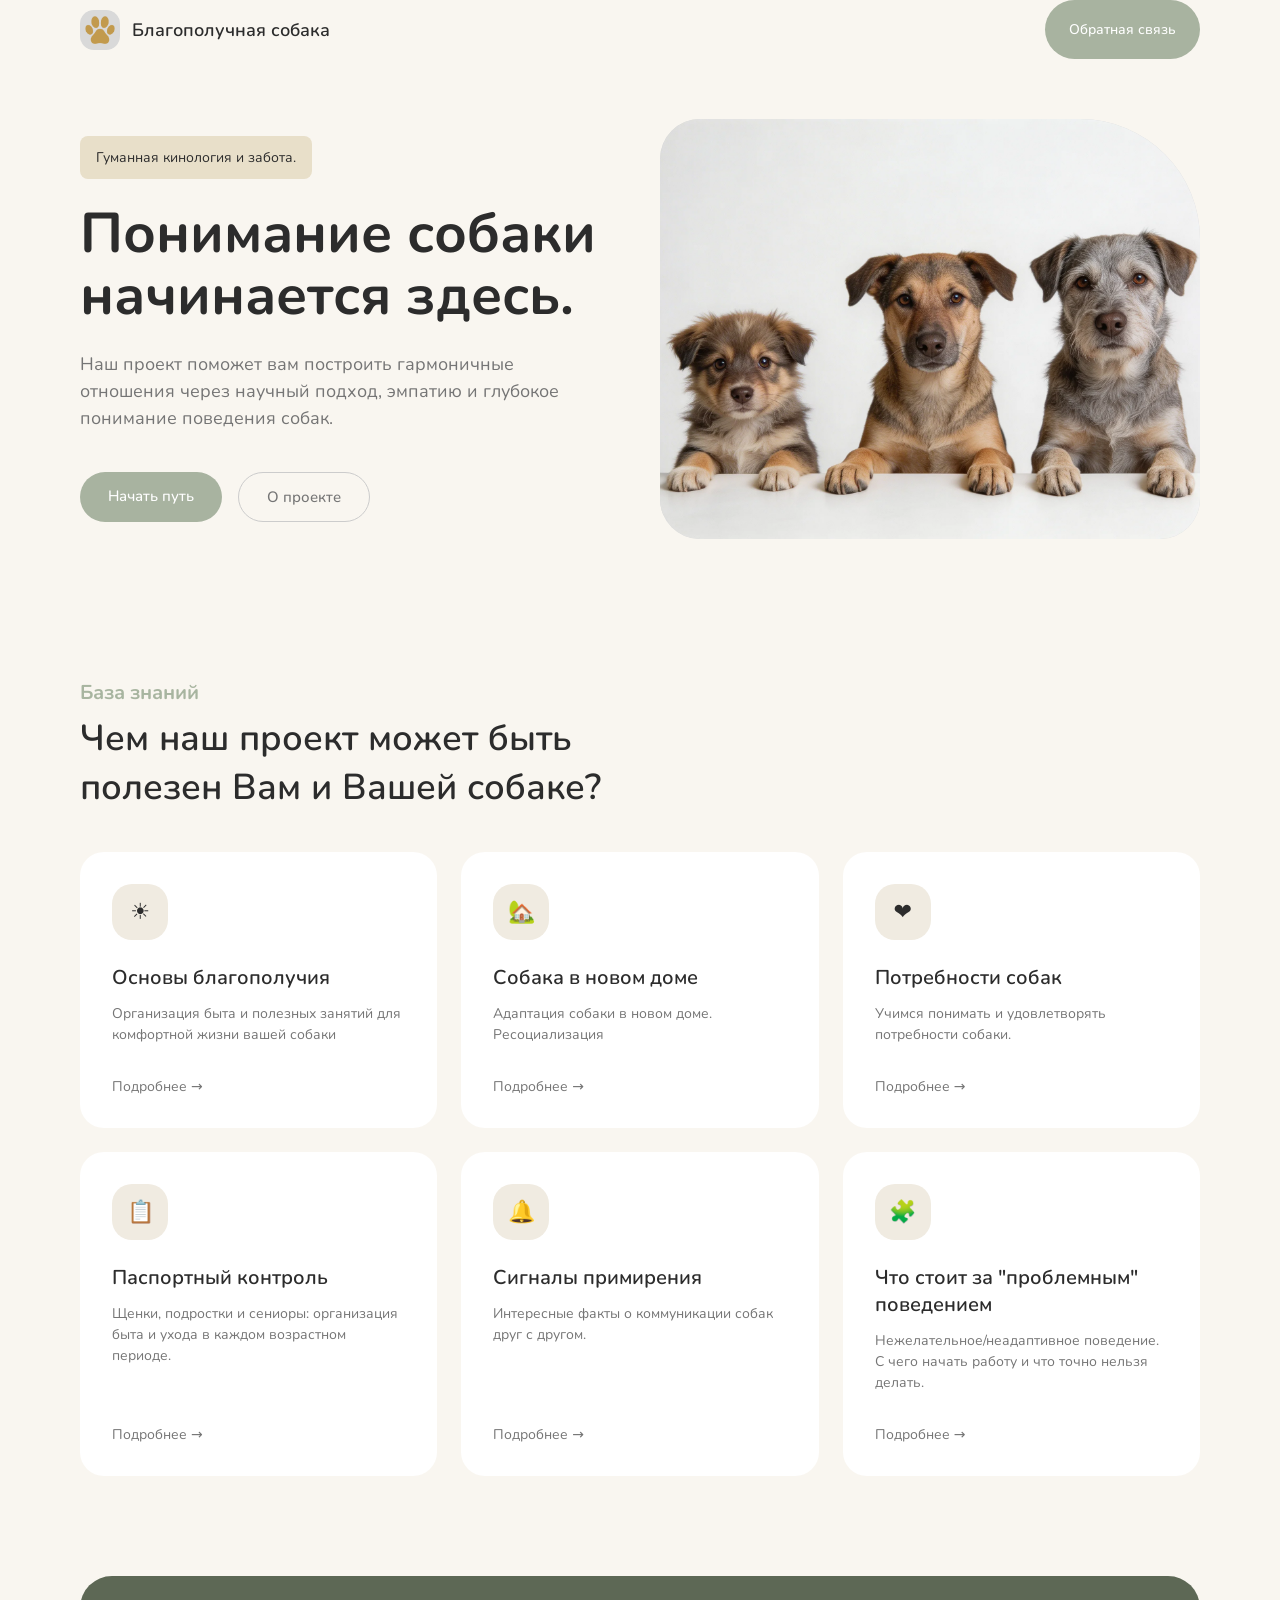
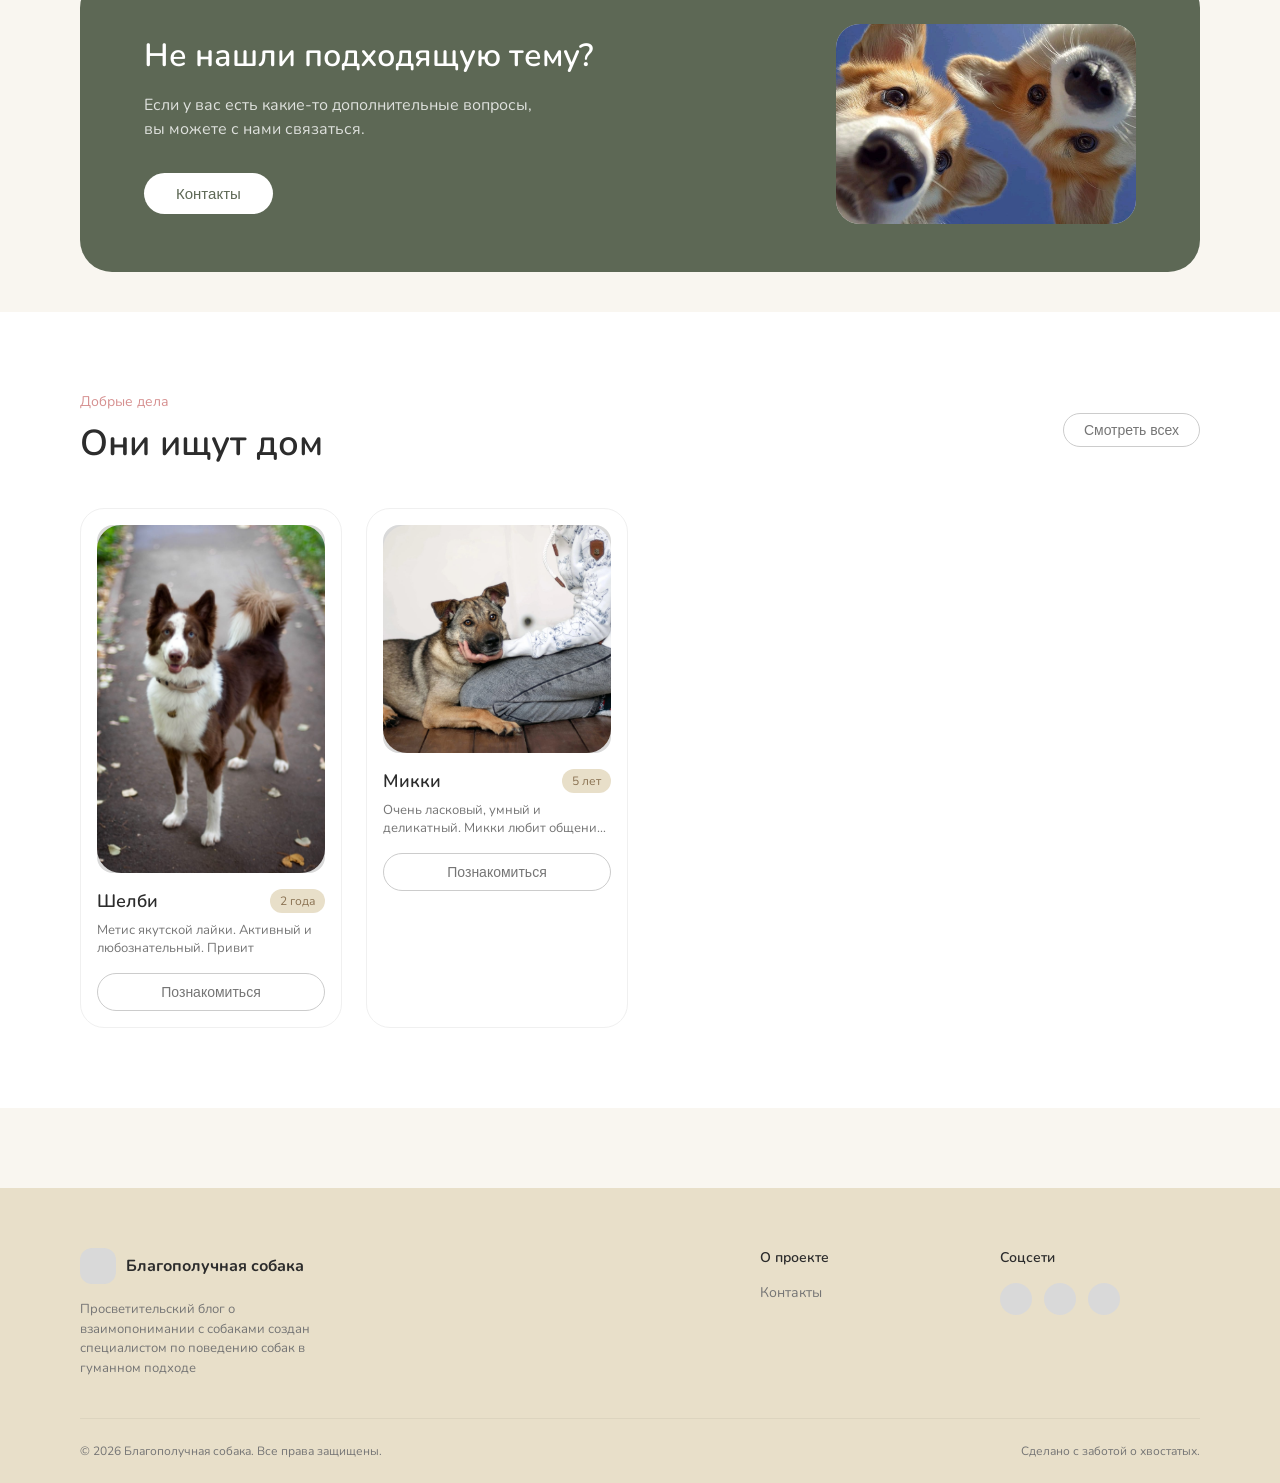
==== index.html @ e79c211e "Fix homepage layout and refactor CSS architecture - Created css/common.css to centralize design toke" ====
<!DOCTYPE html>
<html lang="ru">
<head>
    <meta charset="UTF-8">
    <title>Благополучная собака</title>
    <meta name="viewport" content="width=device-width, initial-scale=1.0">
    <link href="https://fonts.googleapis.com/css2?family=Nunito:wght@400;500;600;700&display=swap" rel="stylesheet">
<link rel="stylesheet" href="./css/common.css">
    <link rel="stylesheet" href="./css/style_index.css">
</head>
<body>
    <div class="page">
<!-- ОБЩИЙ HEADER (одинаков на всех страницах) -->
        <header class="container header">
            <a class="header-left" href="./index.html">
                <div class="logo-circle">
                    <img src="./logo.png" alt="Логотип — Благополучная собака">
                </div>
                <div class="brand-name">Благополучная собака</div>
            </a>
            <div class="header-right">
                <nav class="nav"></nav>
                <a href="https://forms.gle/RQvBHuGSBAH4rzZR6" class="header-contacts-btn">Обратная связь</a>
            </div>
        </header>

        <main class="container">
            <!-- HERO -->
            <section class="hero" id="method">
                <div>
                    <div class="hero-badge">Гуманная кинология и забота.</div>
                    <h1 class="hero-title">Понимание собаки начинается здесь.</h1>
                    <p class="hero-text">
                        Наш проект поможет вам построить гармоничные отношения через научный подход, эмпатию и глубокое понимание поведения собак.
                    </p>
                    <div class="hero-buttons">
                        <a href="./blago/blago.html" class="hero-btn-primary">Начать путь</a>
                        <!-- кнопка О ПРОЕКТЕ с классом для JS -->
                        <button type="button" class="hero-btn-secondary about-project-btn">
                            О проекте
                        </button>
                    </div>
                </div>
                <div class="hero-image-wrapper">
                    <div class="image-placeholder hero-image">
                        <img src="senior.webp" alt="Взросление">
                    </div>
                </div>
            </section>

            <!-- KNOWLEDGE BASE -->
            <section class="knowledge-section" id="topics">
                <div class="section-header">
                    <div>
                        <div class="section-pretitle">База знаний</div>
                        <h2 class="section-title">Чем наш проект может быть полезен Вам и Вашей собаке?</h2>
                    </div>
                </div>

                <div class="topics-grid">
                    <article class="topic-card">
                        <div class="topic-icon">☀️</div>
                        <h3 class="topic-title">Основы благополучия</h3>
                        <p class="topic-text">
                            Организация быта и полезных занятий для комфортной жизни вашей собаки
                        </p>
                        <a href="./blago/blago.html" class="topic-more">Подробнее →</a>
                    </article>

                    <article class="topic-card">
                        <div class="topic-icon">🏡</div>
                        <h3 class="topic-title">Собака в новом доме</h3>
                        <p class="topic-text">
                            Адаптация собаки в новом доме. Ресоциализация
                        </p>
                        <a href="./adaptation/Адаптация_собаки_—_Благополучная_собака.html" class="topic-more">Подробнее →</a>
                    </article>

                    <article class="topic-card">
                        <div class="topic-icon">❤️</div>
                        <h3 class="topic-title">Потребности собак</h3>
                        <p class="topic-text">
                            Учимся понимать и удовлетворять потребности собаки.
                        </p>
                        <a href="./behaviour/behaviour.html" class="topic-more">Подробнее →</a>
                    </article>

                    <article class="topic-card">
                        <div class="topic-icon">📋</div>
                        <h3 class="topic-title">Паспортный контроль</h3>
                        <p class="topic-text">
                            Щенки, подростки и сениоры: организация быта и ухода в каждом возрастном периоде.
                        </p>
                        <a href="./aging/aging.html" class="topic-more">Подробнее →</a>
                    </article>

                    <article class="topic-card">
                        <div class="topic-icon">🔔</div>
                        <h3 class="topic-title">Сигналы примирения</h3>
                        <p class="topic-text">
                            Интересные факты о коммуникации собак друг с другом.
                        </p>
                        <a href="./communication/Коммуникация.html" class="topic-more">Подробнее →</a>
                    </article>

                    <article class="topic-card">
                        <div class="topic-icon">🧩</div>
                        <h3 class="topic-title">Что стоит за "проблемным" поведением</h3>
                        <p class="topic-text">
                            Нежелательное/неадаптивное поведение. С чего начать работу и что точно нельзя делать.
                        </p>
                        <a href="./problems/problems.html" class="topic-more">Подробнее →</a>
                    </article>
                </div>
            </section>

            <!-- CTA BANNER -->
            <section class="cta-banner">
                <div class="cta-left">
                    <h3>Не нашли подходящую тему?</h3>
                    <p>
                        Если у вас есть какие-то дополнительные вопросы, вы можете с нами связаться.
                    </p>
                    <button class="cta-btn">Контакты</button>
                </div>
                <div class="image-placeholder cta-image">
                    <img src="dva_psa.jpg" style="width: 100%;" alt="Щенок исследует траву — период активной социализации" loading="lazy">
                </div>
            </section>
        </main>

        <!-- ADOPTION SECTION -->
        <section class="adoption-section" id="adoption">
            <div class="container">
                <div class="adoption-header">
                    <div>
                        <div class="adoption-pretitle">Добрые дела</div>
                        <h2 class="adoption-title">Они ищут дом</h2>
                    </div>
                    <button class="adoption-view-all">Смотреть всех</button>
                </div>

                <div class="pets-grid">
                    <article class="pet-card">
                        <div class="image-placeholder pet-photo">
                            <img src="./adoption_assets/d1.jpg" alt="Лого-благополучная собака">
                        </div>
                        <div class="pet-header">
                            <div class="pet-name">Шелби</div>
                            <div class="pet-age">2 года</div>
                        </div>
                        <p class="pet-desc">
                            Метис якутской лайки. Активный и любознательный. Привит
                        </p>
                        <button class="pet-meet-btn">Познакомиться</button>
                    </article>

                    <article class="pet-card">
                        <div class="image-placeholder pet-photo">
                            <img src="./adoption_assets/d2.jpg" alt="Лого-благополучная собака">
                        </div>
                        <div class="pet-header">
                            <div class="pet-name">Микки</div>
                            <div class="pet-age">5 лет</div>
                        </div>
                        <p class="pet-desc">
                            Очень ласковый, умный и деликатный. Микки любит общение с человеком
                        </p>
                        <button class="pet-meet-btn">Познакомиться</button>
                    </article>
                </div>
            </div>
        </section>

        <!-- FOOTER -->
        <footer class="footer-wrapper" id="contacts">
            <div class="container footer">
                <div class="footer-top">
                    <div class="footer-logo-block">
                        <div class="footer-logo">
                            <div class="footer-logo-icon"></div>
                            <div class="footer-logo-text">Благополучная собака</div>
                        </div>
                        <p class="footer-description">
                            Просветительский блог о взаимопонимании с собаками создан специалистом по поведению собак в гуманном подходе
                        </p>
                    </div>
                    <div>
                    </div>
                    <div>
                        <div class="footer-column-title">О проекте</div>
                        <div class="footer-links">
                            <a href="#contacts">Контакты</a>
                        </div>
                    </div>
                    <div>
                        <div class="footer-column-title">Соцсети</div>
                        <div class="footer-socials">
                            <div class="footer-social-icon"></div>
                            <div class="footer-social-icon"></div>
                            <div class="footer-social-icon"></div>
                        </div>
                    </div>
                </div>
                <div class="footer-divider"></div>
                <div class="footer-bottom">
                    <span>© 2026 Благополучная собака. Все права защищены.</span>
                    <span>Сделано с заботой о хвостатых.</span>
                </div>
            </div>
        </footer>
    </div>

    <!-- МОДАЛКА "О ПРОЕКТЕ" -->
    <div class="about-modal" aria-hidden="true">
        <div class="about-modal__backdrop" data-about-close="1"></div>
        <div class="about-modal__dialog" role="dialog" aria-modal="true">
            <button type="button"
                    class="about-modal__close"
                    data-about-close="1"
                    aria-label="Закрыть">
                ×
            </button>
            <h3 class="about-modal__title">О проекте</h3>
            <div class="about-modal__content">
                <p>
                    Наш просветительский проект поможет вам организовать жизнь вашей собаки
                    максимально благополучно. Узнать потребности, которые стоят за ее
                    поведением и понимать, как их удовлетворить.
                </p>
                <p>
                    Вы начнете понимать язык тела и сигналы вашей собаки и сможете ей помочь
                    в стрессовых для нее ситуациях.
                </p>
                <p>
                    Если вы мечтаете взять собаку из приюта и не знаете, как помочь ей
                    адаптироваться дома, мы бережно поможем вам это сделать.
                </p>
                <p>Приятного изучения ❤️</p>
            </div>
        </div>
    </div>

    <script>
    (function () {
      // Модалка "Контакты" (ваш существующий код)
      //var contactsButton = document.querySelector('.header-contacts-btn');
      //if (contactsButton) {
      //  var receiverEmail = 'i@msuedova.ru';
      //  var widgetStyle = document.createElement('style');
      //  widgetStyle.textContent = '.contacts-modal{position:fixed;inset:0;display:none;align-items:center;justify-content:center;padding:20px;z-index:2000}.contacts-modal.is-open{display:flex}.contacts-modal__backdrop{position:absolute;inset:0;background:rgba(0,0,0,.42)}.contacts-modal__dialog{position:relative;z-index:1;width:100%;max-width:460px;background:#fff;border-radius:18px;padding:24px;box-shadow:0 18px 46px rgba(0,0,0,.16)}.contacts-modal__title{margin:0 28px 14px 0;font-size:20px}.contacts-modal__close{position:absolute;top:10px;right:10px;border:0;background:transparent;font-size:26px;line-height:1;cursor:pointer}.contacts-form{display:flex;flex-direction:column;gap:10px}.contacts-form input,.contacts-form textarea{width:100%;border:1px solid #d7d7d7;border-radius:10px;padding:10px 12px;font-family:inherit;font-size:14px}.contacts-form textarea{min-height:90px;resize:vertical}.contacts-form button{margin-top:4px;border:0;border-radius:999px;padding:12px 18px;font-family:inherit;font-weight:700;cursor:pointer;background:#5D6855;color:#fff}';
      //  document.head.appendChild(widgetStyle);
       // var modal = document.createElement('div');
        //modal.className = 'contacts-modal';
        //modal.setAttribute('aria-hidden', 'true');
        //modal.innerHTML = '<div class="contacts-modal__backdrop" data-close="1"></div><div class="contacts-modal__dialog"><button type="button" class="contacts-modal__close" data-close="1" aria-label="Закрыть">×</button><h3 class="contacts-modal__title">Контакты</h3><form class="contacts-form"><input name="name" placeholder="Имя" required><input name="contacts" placeholder="Контакты" required><textarea name="comment" placeholder="Комментарий"></textarea><button type="submit">Отправить</button></form></div>';
        //document.body.appendChild(modal);
        //function openModal(){modal.classList.add('is-open');modal.setAttribute('aria-hidden','false');document.body.style.overflow='hidden';}
        //function closeModal(){modal.classList.remove('is-open');modal.setAttribute('aria-hidden','true');document.body.style.overflow='';}
        //contactsButton.addEventListener('click', openModal);
        //modal.addEventListener('click', function (e) { if (e.target.closest('[data-close="1"]')) closeModal(); });
        //document.addEventListener('keydown', function (e) { if (e.key === 'Escape' && modal.classList.contains('is-open')) closeModal(); });
        //modal.querySelector('.contacts-form').addEventListener('submit', function (e) {
          //e.preventDefault();
          //var formData = new FormData(e.target);
          //var subject = encodeURIComponent('Новая заявка с сайта');
          //var body = encodeURIComponent('Имя: ' + (formData.get('name') || '') + '\nКонтакты: ' + (formData.get('contacts') || '') + '\nКомментарий: ' + (formData.get('comment') || ''));
          //window.location.href = 'mailto:' + receiverEmail + '?subject=' + subject + '&body=' + body;
          //closeModal();
        //});
      //}

      // Модалка "О проекте"
      var aboutBtn = document.querySelector('.about-project-btn');
      var aboutModal = document.querySelector('.about-modal');

      if (aboutBtn && aboutModal) {
        function openAboutModal() {
          aboutModal.classList.add('is-open');
          aboutModal.setAttribute('aria-hidden', 'false');
          document.body.style.overflow = 'hidden';
        }

        function closeAboutModal() {
          aboutModal.classList.remove('is-open');
          aboutModal.setAttribute('aria-hidden', 'true');
          document.body.style.overflow = '';
        }

        aboutBtn.addEventListener('click', function (e) {
          e.preventDefault();
          openAboutModal();
        });

        aboutModal.addEventListener('click', function (e) {
          if (e.target.closest('[data-about-close="1"]')) {
            closeAboutModal();
          }
        });

        document.addEventListener('keydown', function (e) {
          if (e.key === 'Escape' && aboutModal.classList.contains('is-open')) {
            closeAboutModal();
          }
        });
      }
    })();
    </script>
    <script src="./js/common.js"></script>
</body>
</html>
---- css/common.css ----
/* ============================================================
   ОБЩИЕ СТИЛИ САЙТА «БЛАГОПОЛУЧНАЯ СОБАКА»
   Подключается на всех страницах ПЕРЕД страницным стилем:
   <link rel="stylesheet" href="../css/common.css">  (вложенные страницы)
   <link rel="stylesheet" href="./css/common.css">   (главная)
   ============================================================ */

/* ---------- Дизайн-токены ---------- */
:root {
    --bg-main: #F9F6F0;
    --bg-white: #FFFFFF;
    --bg-dark-green: #5D6855;
    --bg-light-olive: #A8B3A0;
    --bg-footer: #E8DFC9;
    --text-dark: #2C2C2C;
    --text-gray: #757575;
    --accent-badge: #E8DFC9;
    --border-soft: #CCCCCC;
    --radius-card: 24px;
    --radius-button: 40px;
}

/* ---------- Reset / base ---------- */
* {
    margin: 0;
    padding: 0;
    box-sizing: border-box;
}

body {
    font-family: "Nunito", system-ui, -apple-system, BlinkMacSystemFont, "Segoe UI", sans-serif;
    background: var(--bg-main);
    color: var(--text-dark);
    -webkit-font-smoothing: antialiased;
}

img {
    max-width: 100%;
}

.page {
    min-height: 100vh;
    display: flex;
    flex-direction: column;
}

.container {
    width: 100%;
    max-width: 1200px;
    margin: 0 auto;
    padding: 0 40px;
}

.image-placeholder {
    width: 100%;
    background: #D9D9D9;
}

/* ============================================================
   ОБЩИЙ HEADER (одинаков на всех страницах)
   ============================================================ */
.header {
    display: flex;
    justify-content: space-between;
    align-items: center;
    gap: 16px;
    padding-top: calc(24px + env(safe-area-inset-top));
    padding-bottom: 24px;
}

.header-left {
    display: flex;
    align-items: center;
    gap: 12px;
    text-decoration: none;
    color: var(--text-dark);
}

.logo-circle {
    flex-shrink: 0;
    width: 40px;
    height: 40px;
    border-radius: 14px;
    background: #D9D9D9;
    display: flex;
    align-items: center;
    justify-content: center;
    font-size: 22px;
}

.logo-circle img {
    height: 70%;
}

.brand-name {
    font-size: 18px;
    font-weight: 600;
}

.header-right {
    display: flex;
    align-items: center;
    gap: 24px;
}

.nav {
    display: flex;
    gap: 32px;
    font-size: 15px;
}

.nav a {
    text-decoration: none;
    color: var(--text-dark);
}

.nav a:hover {
    color: var(--bg-light-olive);
}

.header-contacts-btn {
    display: inline-block;
    background: var(--bg-light-olive);
    color: #FFFFFF;
    text-decoration: none;
    white-space: nowrap;
    border-radius: var(--radius-button);
    padding: 20px 24px;
    border: none;
    font-size: 14px;
    font-weight: 500;
    cursor: pointer;
}

/* ---------- Header: адаптив ---------- */
@media (max-width: 720px) {
    .header {
        flex-wrap: wrap;
        row-gap: 12px;
    }

    .header-right {
        gap: 12px;
    }

    .nav {
        width: 100%;
        order: 3;
        flex-wrap: wrap;
        row-gap: 8px;
        font-size: 14px;
    }

    .brand-name {
        font-size: 16px;
    }

    .header-contacts-btn {
        padding: 12px 18px;
        font-size: 13px;
    }
}

@media (max-width: 480px) {
    .brand-name {
        font-size: 15px;
    }

    .logo-circle {
        width: 34px;
        height: 34px;
    }
}

/* ============================================================
   ОБЩИЕ КНОПКИ HERO (используются на нескольких страницах)
   ============================================================ */
.hero-buttons {
    display: flex;
    flex-wrap: wrap;
    gap: 16px;
}

.hero-btn-primary {
    background: var(--bg-light-olive);
    color: #FFFFFF;
    text-decoration: none;
    border-radius: var(--radius-button);
    padding: 14px 28px;
    font-weight: 500;
    border: none;
    cursor: pointer;
    font-size: 15px;
    font-family: inherit;
}

.hero-btn-secondary {
    background: transparent;
    border: 1px solid var(--border-soft);
    color: var(--text-gray);
    text-decoration: none;
    border-radius: var(--radius-button);
    padding: 14px 28px;
    font-weight: 500;
    cursor: pointer;
    font-size: 15px;
    font-family: inherit;
}

/* ============================================================
   МОДАЛКА «О ПРОЕКТЕ» (общая для всех страниц)
   ============================================================ */
.about-modal {
    position: fixed;
    inset: 0;
    display: none;
    align-items: center;
    justify-content: center;
    padding: 20px;
    z-index: 2000;
}

.about-modal.is-open {
    display: flex;
}

.about-modal__backdrop {
    position: absolute;
    inset: 0;
    background: rgba(0, 0, 0, 0.42);
}

.about-modal__dialog {
    position: relative;
    z-index: 1;
    width: 100%;
    max-width: 520px;
    background: #fff;
    border-radius: 18px;
    padding: 24px 24px 20px;
    box-shadow: 0 18px 46px rgba(0, 0, 0, 0.16);
}

.about-modal__title {
    margin: 0 28px 14px 0;
    font-size: 20px;
}

.about-modal__close {
    position: absolute;
    top: 10px;
    right: 10px;
    border: 0;
    background: transparent;
    font-size: 26px;
    line-height: 1;
    cursor: pointer;
}

.about-modal__content p {
    margin: 0 0 10px;
    font-size: 15px;
    line-height: 1.5;
    color: #444;
}

/* ============================================================
   ОБЩИЕ АДАПТИВНЫЕ ОТСТУПЫ КОНТЕЙНЕРА
   ============================================================ */
@media (max-width: 960px) {
    .container {
        padding: 0 24px;
    }
}

@media (max-width: 720px) {
    .container {
        padding: 0 20px;
    }
}
---- css/style_index.css ----
:root {
            --bg-main: #F9F6F0;
            --bg-white: #FFFFFF;
            --bg-dark-green: #5D6855;
            --bg-light-olive: #A8B3A0;
            --bg-footer: #E8DFC9;
            --text-dark: #2C2C2C;
            --text-gray: #757575;
            --accent-badge: #E8DFC9;
            --border-soft: #CCCCCC;
            --radius-card: 24px;
            --radius-button: 40px;
        }

* {
            margin: 0;
            padding: 0;
            box-sizing: border-box;
        }

body {
            font-family: "Nunito", system-ui, -apple-system, BlinkMacSystemFont, "Segoe UI", sans-serif;
            background: var(--bg-main);
            color: var(--text-dark);
            -webkit-font-smoothing: antialiased;
        }

.page {
            min-height: 100vh;
            display: flex;
            flex-direction: column;
        }

.container {
            width: 100%;
            max-width: 1200px;
            margin: 0 auto;
            padding: 0 40px;
        }

.image-placeholder {
            width: 100%;
            background: #D9D9D9;
        }

.image-placeholder img {
            object-fit: cover;
            height: 100%;
            border-radius: 24px;
        }

/* HEADER — стили вынесены в css/common.css (общий header для всех страниц) */

/* HERO */
        .hero {
            display: grid;
            grid-template-columns: 1fr 1fr;
            gap: 40px;
            align-items: center;
            padding: 60px 0 80px;
        }

.hero-badge {
            display: inline-block;
            background: var(--accent-badge);
            padding: 12px 16px;
            border-radius: 8px;
            font-size: 14px;
            margin-bottom: 24px;
        }

.hero-title {
            font-size: 56px;
            line-height: 1.1;
            font-weight: 700;
            margin-bottom: 24px;
            color: var(--text-dark);
        }

.hero-text {
            font-size: 18px;
            line-height: 1.5;
            color: var(--text-gray);
            margin-bottom: 40px;
            max-width: 90%;
        }

.hero-buttons {
            display: flex;
            gap: 16px;
        }

.hero-btn-primary {
            background: var(--bg-light-olive);
            color: #FFFFFF;
            text-decoration: none;
            border-radius: var(--radius-button);
            padding: 14px 28px;
            font-weight: 500;
            border: none;
            cursor: pointer;
            font-size: 15px;
        }

.hero-btn-secondary {
            background: transparent;
            border: 1px solid var(--border-soft);
            color: var(--text-gray);
            text-decoration: none;
            border-radius: var(--radius-button);
            padding: 14px 28px;
            font-weight: 500;
            cursor: pointer;
            font-size: 15px;
        }

.hero-image-wrapper {
            width: 100%;
            max-width: 540px;
            height: 420px;
            border-radius: 40px 120px 40px 40px;
            overflow: hidden;
        }

.hero-image {
            height: 420px;
        }

/* KNOWLEDGE BASE */
        .knowledge-section {
            padding: 60px 0;
        }

.section-header {
            display: flex;
            justify-content: space-between;
            align-items: flex-end;
            margin-bottom: 40px;
        }

.section-pretitle {
            font-size: 20px;
            color: #A8B5A0;
            text-transform: none;
            margin-bottom: 8px;
            font-weight: 700;
        }

.section-title {
            font-size: 36px;
            font-weight: 600;
            max-width: 600px;
        }

.section-link {
            font-size: 15px;
            color: var(--text-gray);
            text-decoration: none;
        }

.topics-grid {
            display: grid;
            grid-template-columns: repeat(3, 1fr);
            gap: 24px;
        }

.topic-card {
            background: var(--bg-white);
            border-radius: var(--radius-card);
            padding: 32px;
            display: flex;
            flex-direction: column;
        }

.topic-icon {
            width: 56px;
            height: 56px;
            border-radius: 20px;
            background: #F0EBE1;
            display: flex;
            align-items: center;
            justify-content: center;
            margin-bottom: 24px;
            font-size: 22px;
        }

.topic-title {
            font-size: 20px;
            font-weight: 600;
            margin-bottom: 12px;
        }

.topic-text {
            font-size: 14px;
            color: var(--text-gray);
            line-height: 1.5;
            margin-bottom: 32px;
            flex-grow: 1;
        }

.topic-more {
            margin-top: auto;
            font-size: 14px;
            color: var(--text-gray);
            text-decoration: none;
        }

/* CTA BANNER */
        .cta-banner {
            background: var(--bg-dark-green);
            border-radius: 32px;
            padding: 48px 64px;
            margin: 40px 0;
            display: flex;
            justify-content: space-between;
            align-items: center;
            gap: 40px;
        }

.cta-left h3 {
            color: #FFFFFF;
            font-size: 32px;
            font-weight: 600;
            margin-bottom: 16px;
        }

.cta-left p {
            color: rgba(255, 255, 255, 0.8);
            font-size: 16px;
            max-width: 400px;
            margin-bottom: 32px;
            line-height: 1.5;
        }

.cta-btn {
            background: #FFFFFF;
            color: var(--bg-dark-green);
            border-radius: var(--radius-button);
            padding: 12px 32px;
            font-weight: 500;
            border: none;
            cursor: pointer;
            font-size: 15px;
        }

.cta-image {
            width: 300px;
            height: 200px;
            border-radius: 24px;
        }

/* ADOPTION / ДОБРЫЕ ДЕЛА */
        .adoption-section {
            background: #FFFFFF;
            padding: 80px 0;
        }

.adoption-header {
            display: flex;
            justify-content: space-between;
            align-items: center;
            margin-bottom: 40px;
        }

.adoption-pretitle {
            color: #D69090;
            font-size: 14px;
            margin-bottom: 8px;
        }

.adoption-title {
            font-size: 36px;
            font-weight: 600;
        }

.adoption-view-all {
            background: transparent;
            border: 1px solid var(--border-soft);
            border-radius: var(--radius-button);
            padding: 8px 20px;
            font-size: 14px;
            cursor: pointer;
            color: var(--text-gray);
        }

.pets-grid {
            display: grid;
            grid-template-columns: repeat(4, 1fr);
            gap: 24px;
        }

.pet-card {
            background: #FFFFFF;
            border-radius: 24px;
            padding: 16px;
            border: 1px solid #F0F0F0;
            display: flex;
            flex-direction: column;
        }

.pet-photo {
            width: 100%;
            aspect-ratio: 1 / 1;
            border-radius: 16px;
            margin-bottom: 16px;
        }

.pet-photo img {
            width: 100%;
        }

.pet-header {
            display: flex;
            justify-content: space-between;
            align-items: center;
            margin-bottom: 8px;
        }

.pet-name {
            font-size: 18px;
            font-weight: 600;
        }

.pet-age {
            background: var(--accent-badge);
            padding: 4px 10px;
            border-radius: 12px;
            font-size: 12px;
            color: #8A7252;
        }

.pet-desc {
            font-size: 13px;
            color: var(--text-gray);
            line-height: 1.4;
            margin-bottom: 16px;
            display: -webkit-box;
            -webkit-line-clamp: 2;
            -webkit-box-orient: vertical;
            overflow: hidden;
        }

.pet-meet-btn {
            width: 100%;
            background: transparent;
            border: 1px solid var(--border-soft);
            border-radius: var(--radius-button);
            padding: 10px 0;
            color: var(--text-gray);
            font-size: 14px;
            text-align: center;
            cursor: pointer;
        }

/* FOOTER */
        .footer-wrapper {
            background: var(--bg-footer);
            margin-top: 80px;
        }

.footer {
            padding-block: 60px 24px;
        }

.footer-top {
            display: grid;
            grid-template-columns: 2fr 1fr 1fr 1fr;
            gap: 40px;
            margin-bottom: 40px;
        }

.footer-logo-block {
            max-width: 250px;
        }

.footer-logo {
            display: flex;
            align-items: center;
            gap: 10px;
        }

.footer-logo-icon {
            width: 36px;
            height: 36px;
            border-radius: 12px;
            background: #D9D9D9;
        }

.footer-logo-text {
            font-weight: 700;
        }

.footer-description {
            font-size: 13px;
            color: var(--text-gray);
            margin-top: 16px;
            line-height: 1.5;
        }

.footer-column-title {
            font-weight: 600;
            margin-bottom: 16px;
            font-size: 14px;
        }

.footer-links {
            display: flex;
            flex-direction: column;
            gap: 12px;
            font-size: 14px;
        }

.footer-links a {
            color: var(--text-gray);
            text-decoration: none;
        }

.footer-links a:hover {
            color: var(--text-dark);
        }

.footer-socials {
            display: flex;
            gap: 12px;
        }

.footer-social-icon {
            width: 32px;
            height: 32px;
            border-radius: 50%;
            background: #D9D9D9;
        }

.footer-divider {
            border-top: 1px solid rgba(0, 0, 0, 0.05);
            margin-bottom: 24px;
        }

.footer-bottom {
            display: flex;
            justify-content: space-between;
            font-size: 12px;
            color: var(--text-gray);
        }

/* MODAL "О проекте" — стили вынесены в css/common.css (общая модалка) */

/* RESPONSIVE */
        @media (max-width: 960px) {
            .container {
                padding: 0 24px;
            }

            .hero {
                grid-template-columns: 1fr;
            }

            .hero-image {
                height: 320px;
            }

            .topics-grid {
                grid-template-columns: repeat(2, 1fr);
            }

            .cta-banner {
                flex-direction: column;
                align-items: flex-start;
            }

            .cta-image {
                width: 100%;
                max-width: 320px;
            }

            .adoption-section { padding: 60px 0; }

            .pets-grid {
                grid-template-columns: repeat(2, 1fr);
            }

            .footer { padding-inline: 0; }

            .footer-top {
                grid-template-columns: 2fr 1fr 1fr;
            }
        }

@media (max-width: 720px) {
    .container {
                padding: 0 20px;
            
    }
    .hero {
                padding: 40px 0 60px;
            
    }
    .hero-title {
                font-size: 36px;
            
    }
    .topics-grid {
                grid-template-columns: 1fr;
            
    }
    .cta-banner {
                padding: 32px 24px;
            
    }
    .adoption-section { padding: 50px 0; 
    }
    .pets-grid {
                grid-template-columns: 1fr;
            
    }
    .footer-top {
                grid-template-columns: 1fr 1fr;
            
    }
    .footer-bottom {
                flex-direction: column;
                gap: 8px;
            
    }
}

/* ---------- Мобильные доработки главной ---------- */
@media (max-width: 960px) {
    /* hero-картинка не должна вылезать за пределы колонки */
    .hero-image-wrapper {
        height: 320px;
    }
}

@media (max-width: 720px) {
    /* фиксированная ширина кнопки «Обратная связь» ломала ряд header'а */
    .header-contacts-btn {
        padding: 12px 18px;
    }

    .hero-text {
        max-width: 100%;
    }

    .hero-buttons .hero-btn-primary,
    .hero-buttons .hero-btn-secondary {
        padding: 12px 22px;
        font-size: 14px;
    }

    .section-title {
        font-size: 28px;
    }

    .adoption-title {
        font-size: 28px;
    }

    .cta-left h3 {
        font-size: 24px;
    }
}
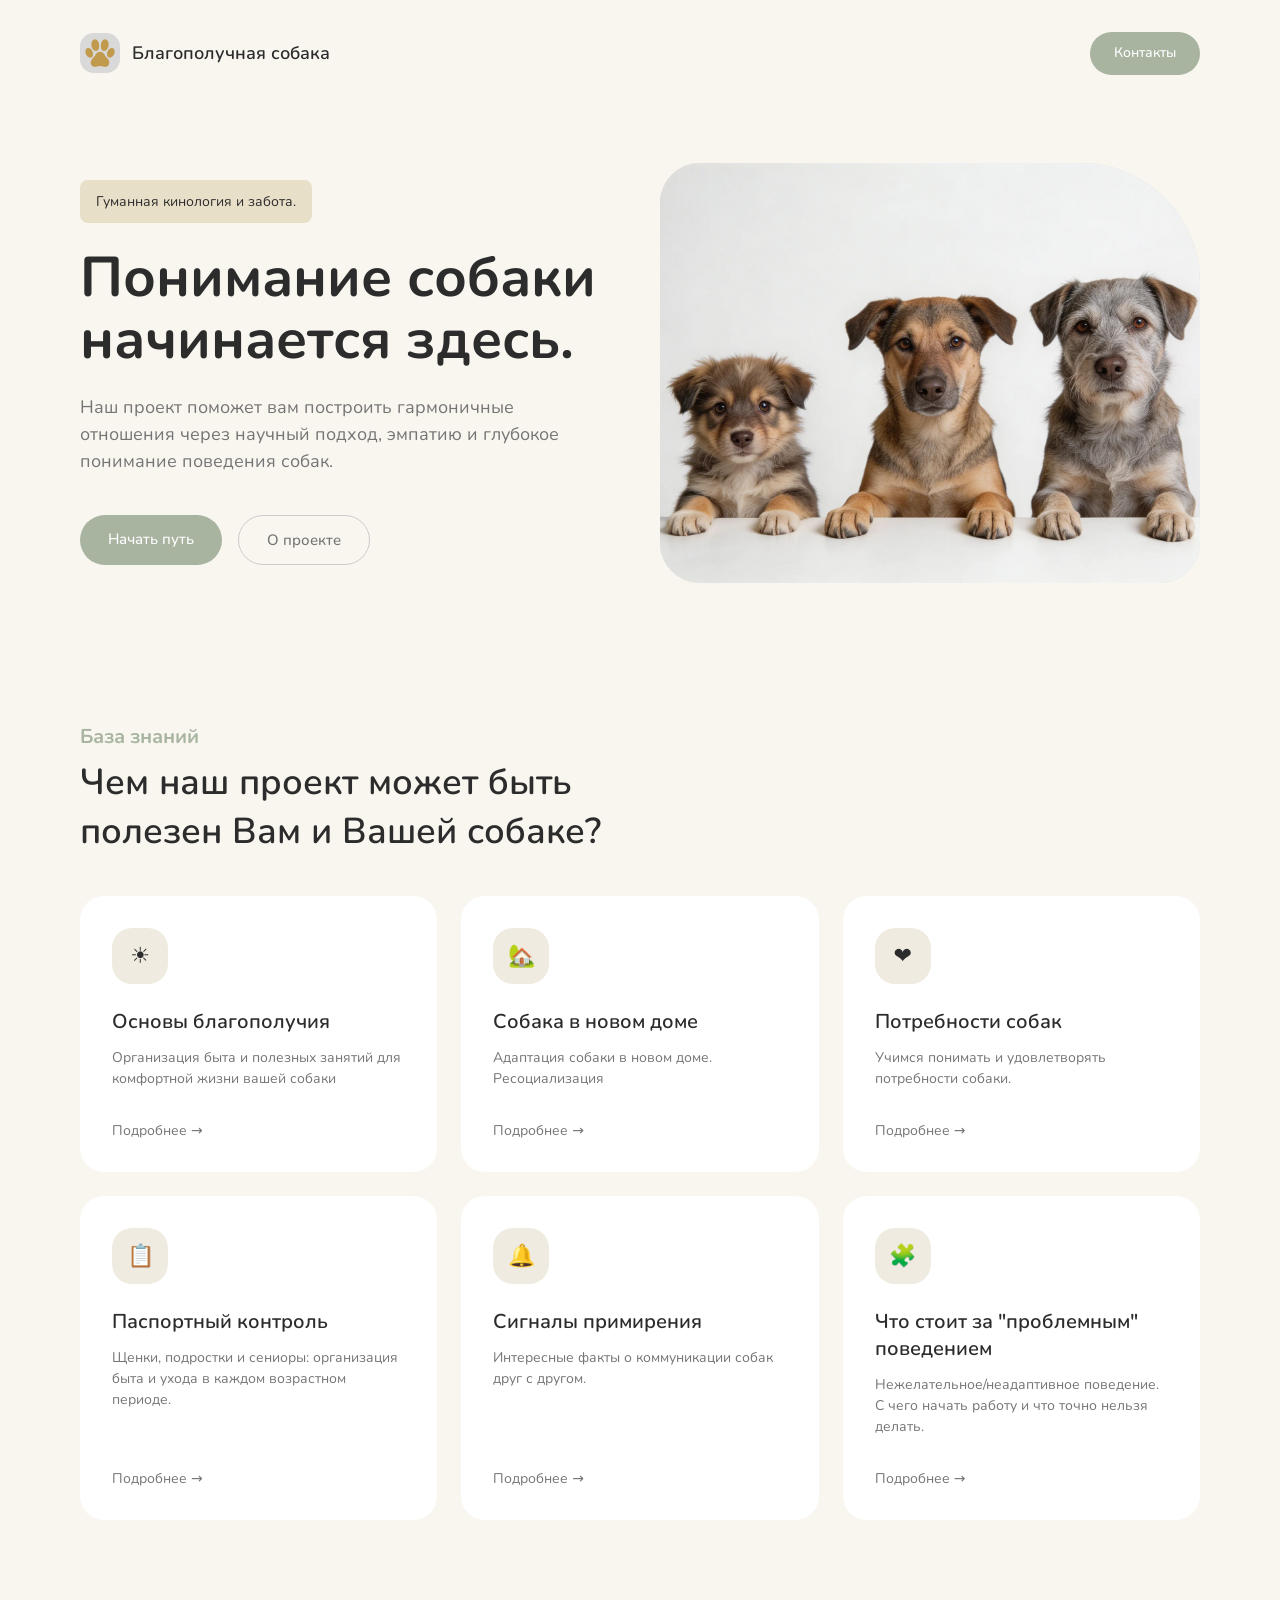
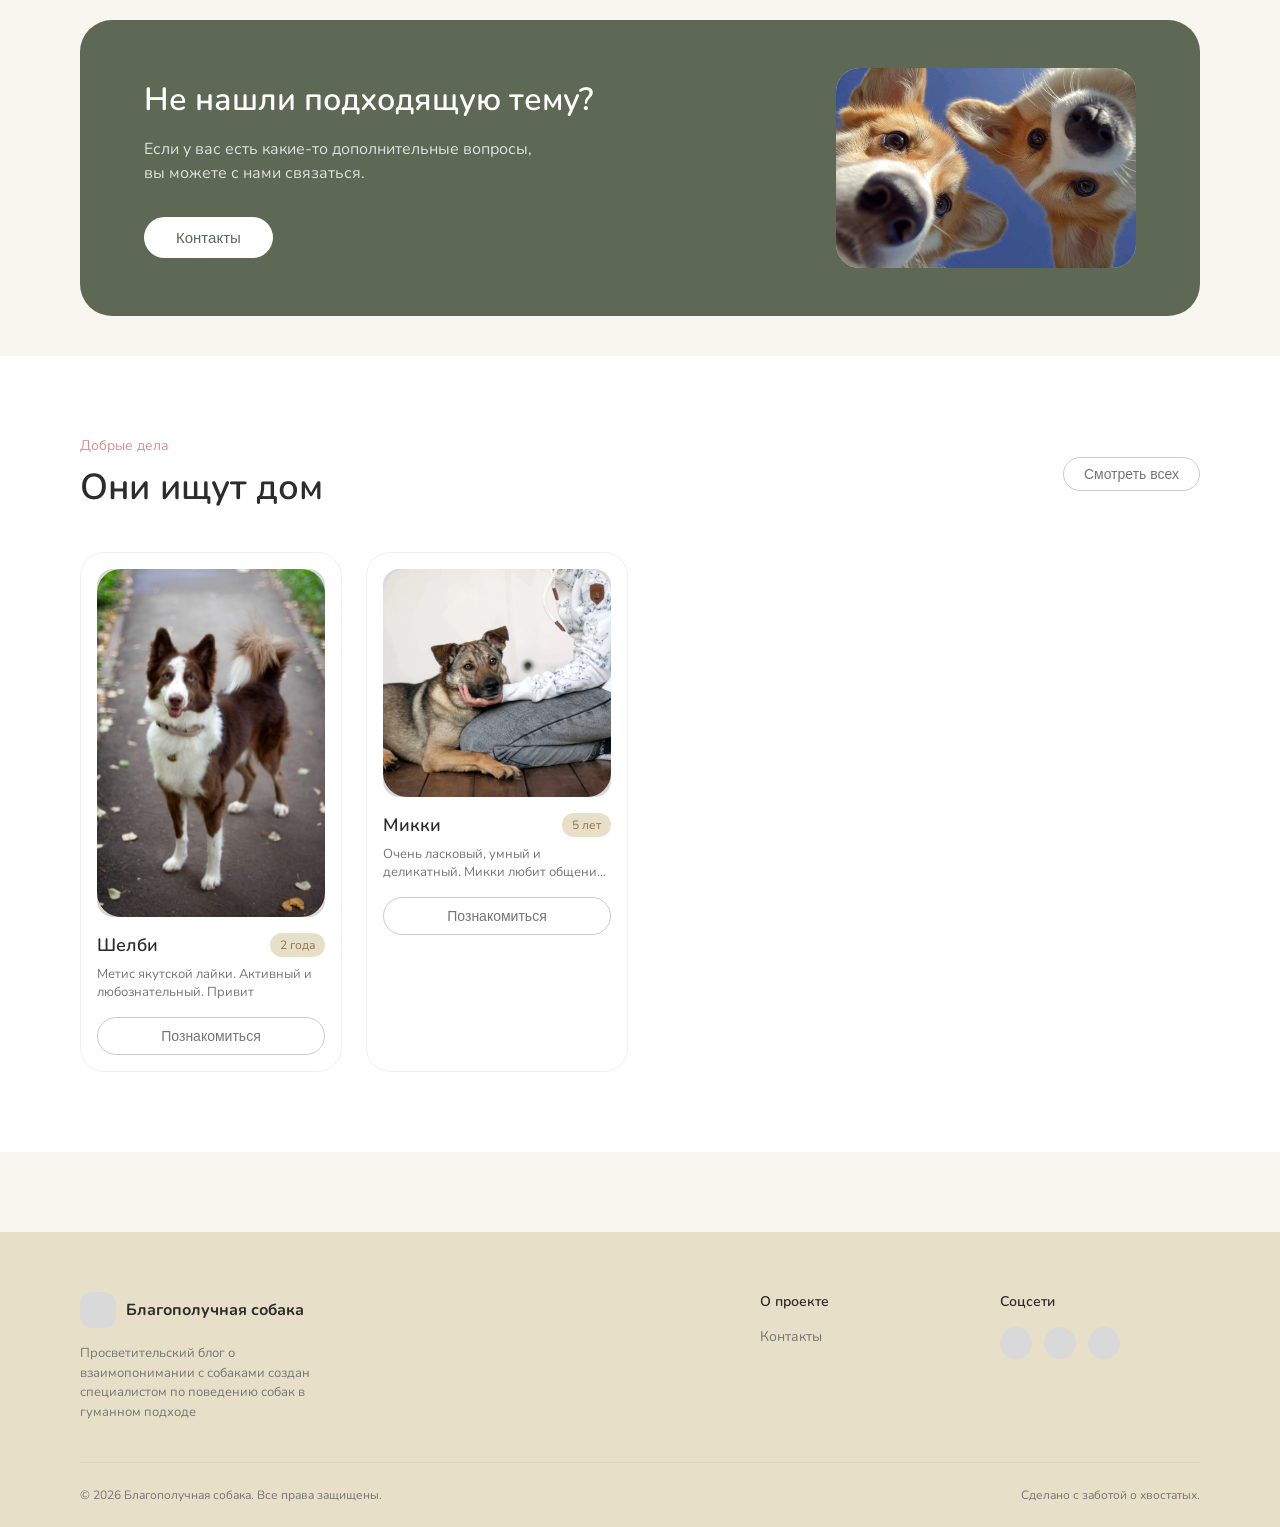
==== commit baac888b: "Заменить надпись кнопки 'Обратная связь' на 'Контакты' в header всех страниц" ====
--- a/index.html
+++ b/index.html
@@ -20,7 +20,7 @@
             </a>
             <div class="header-right">
                 <nav class="nav"></nav>
-                <a href="https://forms.gle/RQvBHuGSBAH4rzZR6" class="header-contacts-btn">Обратная связь</a>
+                <a href="https://forms.gle/RQvBHuGSBAH4rzZR6" class="header-contacts-btn">Контакты</a>
             </div>
         </header>
 
--- a/css/common.css
+++ b/css/common.css
@@ -59,13 +59,18 @@
 /* ============================================================
    ОБЩИЙ HEADER (одинаков на всех страницах)
    ============================================================ */
+/* Отступ сверху есть ВСЕГДА: 32px базово, плюс safe-area на устройствах с вырезом.
+   Фолбэки идут в порядке поддержки: plain px → constant() → env().
+   !important защищает от случайных переопределений из кэшированных страничных стилей. */
 .header {
     display: flex;
     justify-content: space-between;
     align-items: center;
     gap: 16px;
-    padding-top: calc(24px + env(safe-area-inset-top));
-    padding-bottom: 24px;
+    padding-top: 32px !important;
+    padding-top: calc(32px + constant(safe-area-inset-top)) !important;
+    padding-top: calc(32px + env(safe-area-inset-top)) !important;
+    padding-bottom: 28px !important;
 }
 
 .header-left {
@@ -118,6 +123,7 @@
     color: var(--bg-light-olive);
 }
 
+/* Кнопка «Обратная связь»: высота уменьшена ~в 1.5 раза (padding 13px вместо 20px) */
 .header-contacts-btn {
     display: inline-block;
     background: var(--bg-light-olive);
@@ -125,10 +131,11 @@
     text-decoration: none;
     white-space: nowrap;
     border-radius: var(--radius-button);
-    padding: 20px 24px;
+    padding: 13px 24px;
     border: none;
     font-size: 14px;
     font-weight: 500;
+    line-height: 1.2;
     cursor: pointer;
 }
 
@@ -156,7 +163,7 @@
     }
 
     .header-contacts-btn {
-        padding: 12px 18px;
+        padding: 10px 18px;
         font-size: 13px;
     }
 }
--- a/css/style_index.css
+++ b/css/style_index.css
@@ -533,10 +533,7 @@
 }
 
 @media (max-width: 720px) {
-    /* фиксированная ширина кнопки «Обратная связь» ломала ряд header'а */
-    .header-contacts-btn {
-        padding: 12px 18px;
-    }
+    /* кнопка «Обратная связь» на мобильных — размеры берутся из css/common.css */
 
     .hero-text {
         max-width: 100%;
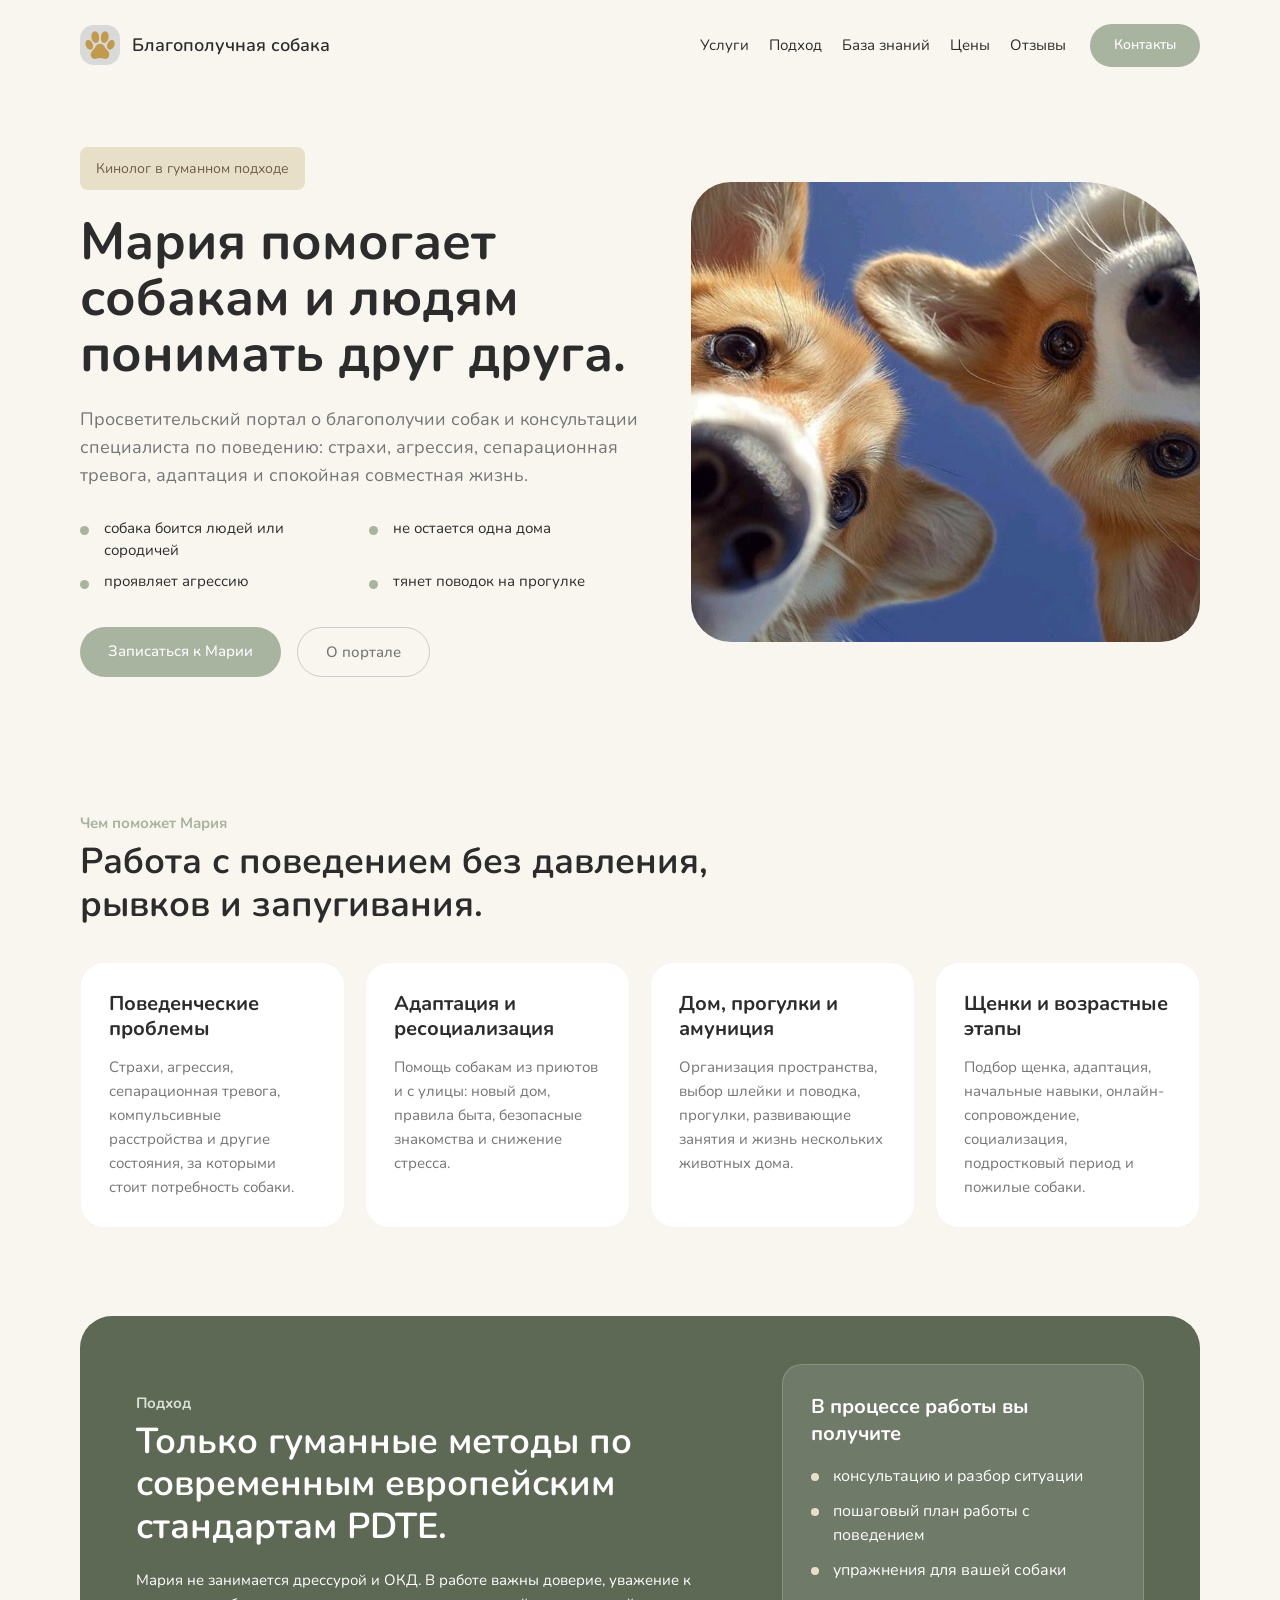
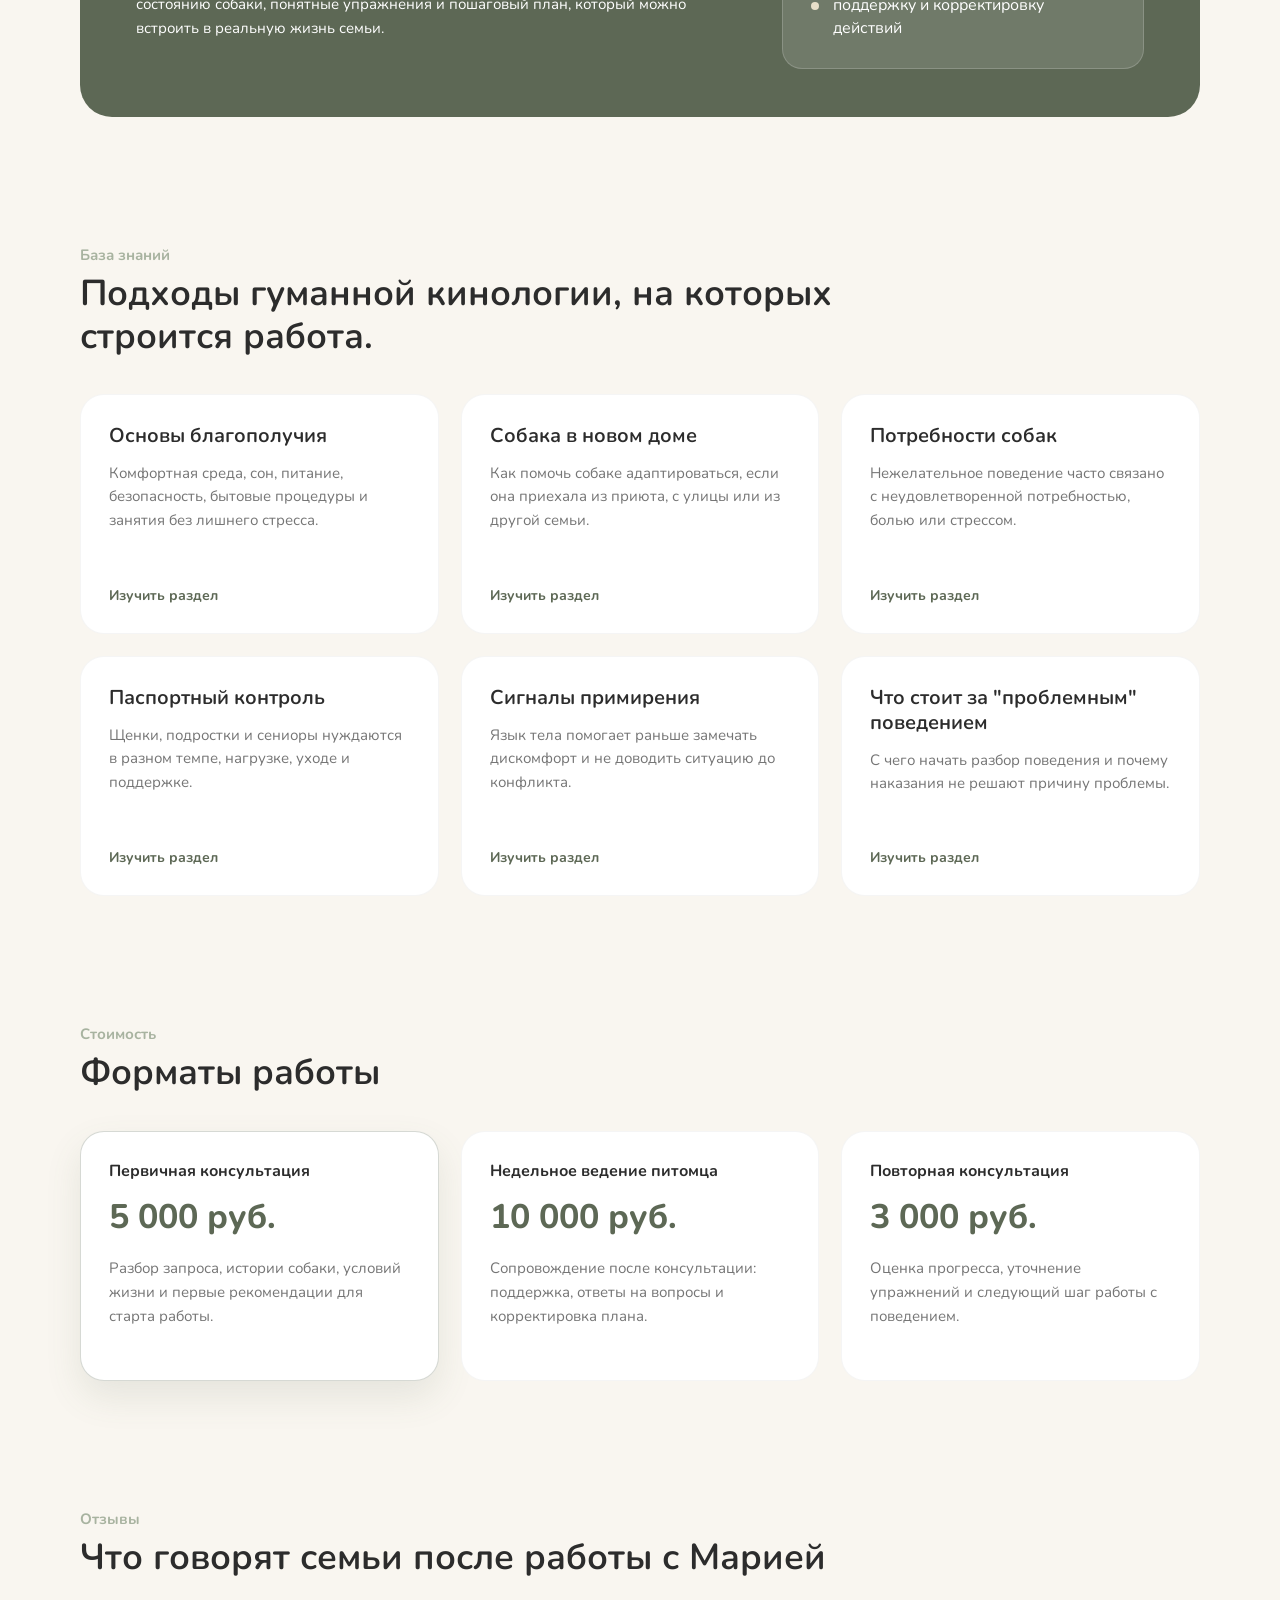
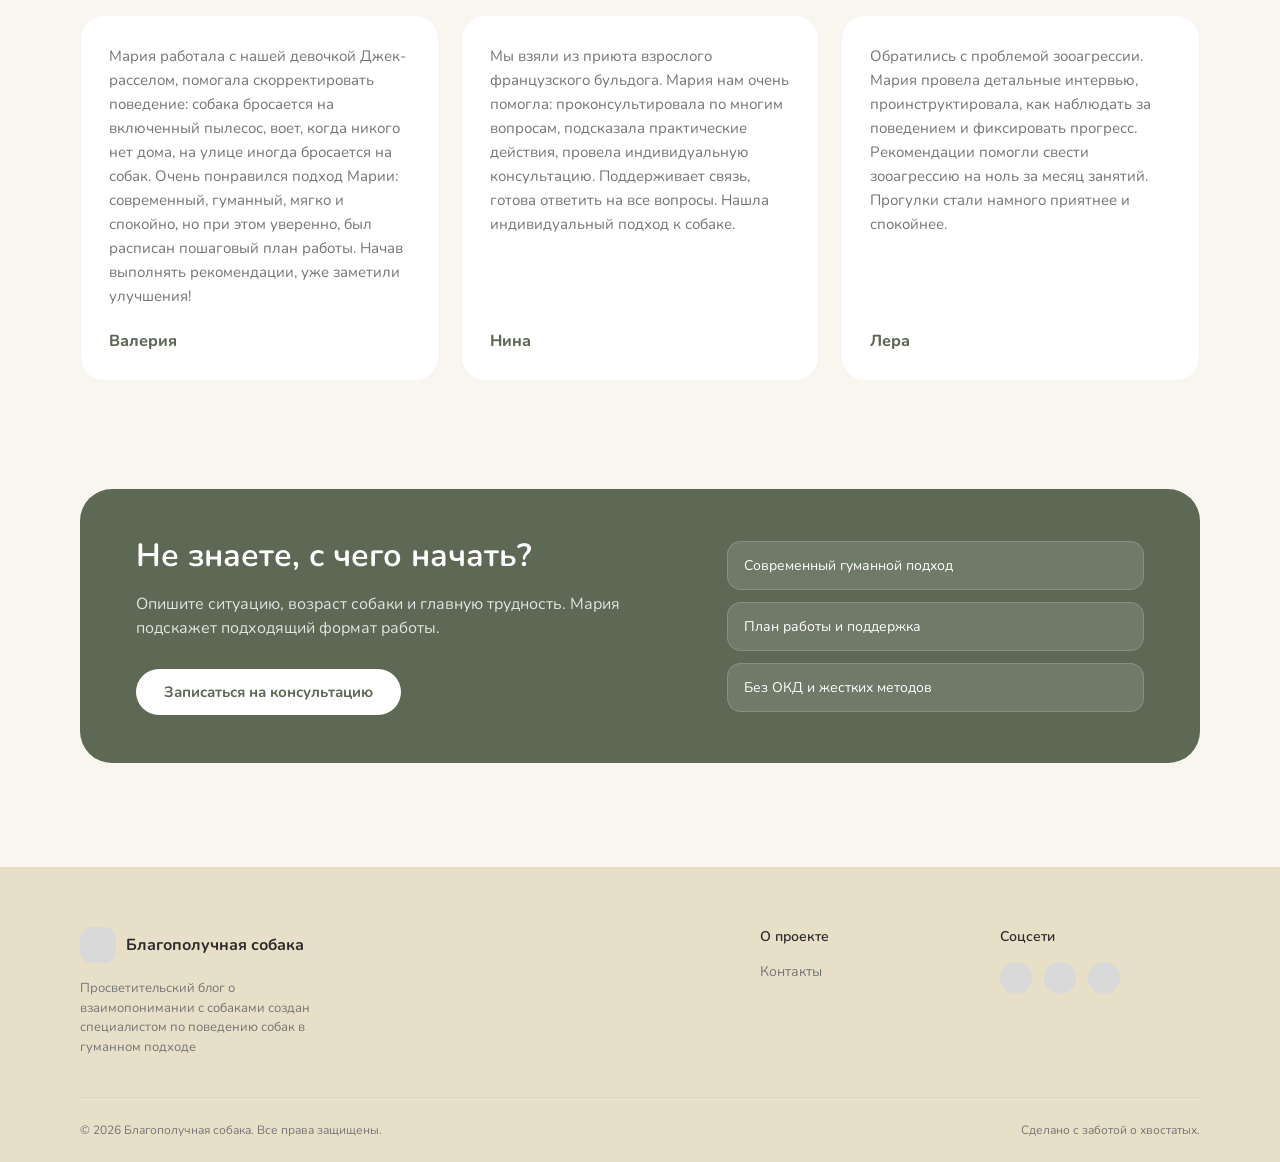
==== commit d6961b3d: "Redesign home page for Maria services" ====
--- a/index.html
+++ b/index.html
@@ -19,158 +19,226 @@
                 <div class="brand-name">Благополучная собака</div>
             </a>
             <div class="header-right">
-                <nav class="nav"></nav>
+                <button class="nav-toggle" type="button" aria-expanded="false" aria-controls="main-nav" aria-label="Открыть меню">
+                    <span></span>
+                    <span></span>
+                    <span></span>
+                </button>
+                <nav class="nav main-nav" id="main-nav">
+                    <a href="#services">Услуги</a>
+                    <a href="#approach">Подход</a>
+                    <a href="#knowledge">База знаний</a>
+                    <a href="#prices">Цены</a>
+                    <a href="#reviews">Отзывы</a>
+                </nav>
                 <a href="https://forms.gle/RQvBHuGSBAH4rzZR6" class="header-contacts-btn">Контакты</a>
             </div>
         </header>
 
         <main class="container">
             <!-- HERO -->
-            <section class="hero" id="method">
-                <div>
-                    <div class="hero-badge">Гуманная кинология и забота.</div>
-                    <h1 class="hero-title">Понимание собаки начинается здесь.</h1>
+            <section class="hero" id="top">
+                <div class="hero-content">
+                    <div class="hero-badge">Кинолог в гуманном подходе</div>
+                    <h1 class="hero-title">Мария помогает собакам и людям понимать друг друга.</h1>
                     <p class="hero-text">
-                        Наш проект поможет вам построить гармоничные отношения через научный подход, эмпатию и глубокое понимание поведения собак.
+                        Просветительский портал о благополучии собак и консультации специалиста по поведению:
+                        страхи, агрессия, сепарационная тревога, адаптация и спокойная совместная жизнь.
                     </p>
+                    <ul class="hero-list" aria-label="С какими запросами можно обратиться">
+                        <li>собака боится людей или сородичей</li>
+                        <li>не остается одна дома</li>
+                        <li>проявляет агрессию</li>
+                        <li>тянет поводок на прогулке</li>
+                    </ul>
                     <div class="hero-buttons">
-                        <a href="./blago/blago.html" class="hero-btn-primary">Начать путь</a>
-                        <!-- кнопка О ПРОЕКТЕ с классом для JS -->
+                        <a href="https://forms.gle/RQvBHuGSBAH4rzZR6" class="hero-btn-primary">Записаться к Марии</a>
                         <button type="button" class="hero-btn-secondary about-project-btn">
-                            О проекте
+                            О портале
                         </button>
                     </div>
                 </div>
                 <div class="hero-image-wrapper">
                     <div class="image-placeholder hero-image">
-                        <img src="senior.webp" alt="Взросление">
+                        <img src="dva_psa.jpg" alt="Две спокойные собаки рядом с человеком">
+                    </div>
+                </div>
+            </section>
+
+            <section class="intro-section" id="services">
+                <div class="section-header">
+                    <div>
+                        <div class="section-pretitle">Чем поможет Мария</div>
+                        <h2 class="section-title">Работа с поведением без давления, рывков и запугивания.</h2>
+                    </div>
+                </div>
+                <div class="services-grid">
+                    <article class="service-card">
+                        <h3>Поведенческие проблемы</h3>
+                        <p>Страхи, агрессия, сепарационная тревога, компульсивные расстройства и другие состояния, за которыми стоит потребность собаки.</p>
+                    </article>
+                    <article class="service-card">
+                        <h3>Адаптация и ресоциализация</h3>
+                        <p>Помощь собакам из приютов и с улицы: новый дом, правила быта, безопасные знакомства и снижение стресса.</p>
+                    </article>
+                    <article class="service-card">
+                        <h3>Дом, прогулки и амуниция</h3>
+                        <p>Организация пространства, выбор шлейки и поводка, прогулки, развивающие занятия и жизнь нескольких животных дома.</p>
+                    </article>
+                    <article class="service-card">
+                        <h3>Щенки и возрастные этапы</h3>
+                        <p>Подбор щенка, адаптация, начальные навыки, онлайн-сопровождение, социализация, подростковый период и пожилые собаки.</p>
+                    </article>
+                </div>
+            </section>
+
+            <section class="approach-section" id="approach">
+                <div class="approach-card">
+                    <div>
+                        <div class="section-pretitle">Подход</div>
+                        <h2 class="section-title">Только гуманные методы по современным европейским стандартам PDTE.</h2>
+                        <p class="approach-text">
+                            Мария не занимается дрессурой и ОКД. В работе важны доверие, уважение к состоянию собаки,
+                            понятные упражнения и пошаговый план, который можно встроить в реальную жизнь семьи.
+                        </p>
+                    </div>
+                    <div class="work-result">
+                        <h3>В процессе работы вы получите</h3>
+                        <ul>
+                            <li>консультацию и разбор ситуации</li>
+                            <li>пошаговый план работы с поведением</li>
+                            <li>упражнения для вашей собаки</li>
+                            <li>поддержку и корректировку действий</li>
+                        </ul>
                     </div>
                 </div>
             </section>
 
             <!-- KNOWLEDGE BASE -->
-            <section class="knowledge-section" id="topics">
+            <section class="knowledge-section" id="knowledge">
                 <div class="section-header">
                     <div>
                         <div class="section-pretitle">База знаний</div>
-                        <h2 class="section-title">Чем наш проект может быть полезен Вам и Вашей собаке?</h2>
+                        <h2 class="section-title">Подходы гуманной кинологии, на которых строится работа.</h2>
                     </div>
                 </div>
 
                 <div class="topics-grid">
                     <article class="topic-card">
-                        <div class="topic-icon">☀️</div>
                         <h3 class="topic-title">Основы благополучия</h3>
                         <p class="topic-text">
-                            Организация быта и полезных занятий для комфортной жизни вашей собаки
-                        </p>
-                        <a href="./blago/blago.html" class="topic-more">Подробнее →</a>
-                    </article>
-
-                    <article class="topic-card">
-                        <div class="topic-icon">🏡</div>
+                            Комфортная среда, сон, питание, безопасность, бытовые процедуры и занятия без лишнего стресса.
+                        </p>
+                        <a href="./blago/blago.html" class="topic-more">Изучить раздел</a>
+                    </article>
+
+                    <article class="topic-card">
                         <h3 class="topic-title">Собака в новом доме</h3>
                         <p class="topic-text">
-                            Адаптация собаки в новом доме. Ресоциализация
-                        </p>
-                        <a href="./adaptation/Адаптация_собаки_—_Благополучная_собака.html" class="topic-more">Подробнее →</a>
-                    </article>
-
-                    <article class="topic-card">
-                        <div class="topic-icon">❤️</div>
+                            Как помочь собаке адаптироваться, если она приехала из приюта, с улицы или из другой семьи.
+                        </p>
+                        <a href="./adaptation/Адаптация_собаки_—_Благополучная_собака.html" class="topic-more">Изучить раздел</a>
+                    </article>
+
+                    <article class="topic-card">
                         <h3 class="topic-title">Потребности собак</h3>
                         <p class="topic-text">
-                            Учимся понимать и удовлетворять потребности собаки.
-                        </p>
-                        <a href="./behaviour/behaviour.html" class="topic-more">Подробнее →</a>
-                    </article>
-
-                    <article class="topic-card">
-                        <div class="topic-icon">📋</div>
+                            Нежелательное поведение часто связано с неудовлетворенной потребностью, болью или стрессом.
+                        </p>
+                        <a href="./behaviour/behaviour.html" class="topic-more">Изучить раздел</a>
+                    </article>
+
+                    <article class="topic-card">
                         <h3 class="topic-title">Паспортный контроль</h3>
                         <p class="topic-text">
-                            Щенки, подростки и сениоры: организация быта и ухода в каждом возрастном периоде.
-                        </p>
-                        <a href="./aging/aging.html" class="topic-more">Подробнее →</a>
-                    </article>
-
-                    <article class="topic-card">
-                        <div class="topic-icon">🔔</div>
+                            Щенки, подростки и сениоры нуждаются в разном темпе, нагрузке, уходе и поддержке.
+                        </p>
+                        <a href="./aging/aging.html" class="topic-more">Изучить раздел</a>
+                    </article>
+
+                    <article class="topic-card">
                         <h3 class="topic-title">Сигналы примирения</h3>
                         <p class="topic-text">
-                            Интересные факты о коммуникации собак друг с другом.
-                        </p>
-                        <a href="./communication/Коммуникация.html" class="topic-more">Подробнее →</a>
-                    </article>
-
-                    <article class="topic-card">
-                        <div class="topic-icon">🧩</div>
+                            Язык тела помогает раньше замечать дискомфорт и не доводить ситуацию до конфликта.
+                        </p>
+                        <a href="./communication/Коммуникация.html" class="topic-more">Изучить раздел</a>
+                    </article>
+
+                    <article class="topic-card">
                         <h3 class="topic-title">Что стоит за "проблемным" поведением</h3>
                         <p class="topic-text">
-                            Нежелательное/неадаптивное поведение. С чего начать работу и что точно нельзя делать.
-                        </p>
-                        <a href="./problems/problems.html" class="topic-more">Подробнее →</a>
+                            С чего начать разбор поведения и почему наказания не решают причину проблемы.
+                        </p>
+                        <a href="./problems/problems.html" class="topic-more">Изучить раздел</a>
+                    </article>
+                </div>
+            </section>
+
+            <section class="prices-section" id="prices">
+                <div class="section-header">
+                    <div>
+                        <div class="section-pretitle">Стоимость</div>
+                        <h2 class="section-title">Форматы работы</h2>
+                    </div>
+                </div>
+                <div class="prices-grid">
+                    <article class="price-card price-card--featured">
+                        <div class="price-label">Первичная консультация</div>
+                        <div class="price-value">5 000 руб.</div>
+                        <p>Разбор запроса, истории собаки, условий жизни и первые рекомендации для старта работы.</p>
+                    </article>
+                    <article class="price-card">
+                        <div class="price-label">Недельное ведение питомца</div>
+                        <div class="price-value">10 000 руб.</div>
+                        <p>Сопровождение после консультации: поддержка, ответы на вопросы и корректировка плана.</p>
+                    </article>
+                    <article class="price-card">
+                        <div class="price-label">Повторная консультация</div>
+                        <div class="price-value">3 000 руб.</div>
+                        <p>Оценка прогресса, уточнение упражнений и следующий шаг работы с поведением.</p>
+                    </article>
+                </div>
+            </section>
+
+            <section class="reviews-section" id="reviews">
+                <div class="section-header">
+                    <div>
+                        <div class="section-pretitle">Отзывы</div>
+                        <h2 class="section-title">Что говорят семьи после работы с Марией</h2>
+                    </div>
+                </div>
+                <div class="reviews-grid">
+                    <article class="review-card">
+                        <p>Мария работала с нашей девочкой Джек-расселом, помогала скорректировать поведение: собака бросается на включенный пылесос, воет, когда никого нет дома, на улице иногда бросается на собак. Очень понравился подход Марии: современный, гуманный, мягко и спокойно, но при этом уверенно, был расписан пошаговый план работы. Начав выполнять рекомендации, уже заметили улучшения!</p>
+                        <div class="review-author">Валерия</div>
+                    </article>
+                    <article class="review-card">
+                        <p>Мы взяли из приюта взрослого французского бульдога. Мария нам очень помогла: проконсультировала по многим вопросам, подсказала практические действия, провела индивидуальную консультацию. Поддерживает связь, готова ответить на все вопросы. Нашла индивидуальный подход к собаке.</p>
+                        <div class="review-author">Нина</div>
+                    </article>
+                    <article class="review-card">
+                        <p>Обратились с проблемой зооагрессии. Мария провела детальные интервью, проинструктировала, как наблюдать за поведением и фиксировать прогресс. Рекомендации помогли свести зооагрессию на ноль за месяц занятий. Прогулки стали намного приятнее и спокойнее.</p>
+                        <div class="review-author">Лера</div>
                     </article>
                 </div>
             </section>
 
             <!-- CTA BANNER -->
-            <section class="cta-banner">
+            <section class="cta-banner" id="contact">
                 <div class="cta-left">
-                    <h3>Не нашли подходящую тему?</h3>
+                    <h3>Не знаете, с чего начать?</h3>
                     <p>
-                        Если у вас есть какие-то дополнительные вопросы, вы можете с нами связаться.
+                        Опишите ситуацию, возраст собаки и главную трудность. Мария подскажет подходящий формат работы.
                     </p>
-                    <button class="cta-btn">Контакты</button>
-                </div>
-                <div class="image-placeholder cta-image">
-                    <img src="dva_psa.jpg" style="width: 100%;" alt="Щенок исследует траву — период активной социализации" loading="lazy">
+                    <a class="cta-btn" href="https://forms.gle/RQvBHuGSBAH4rzZR6">Записаться на консультацию</a>
+                </div>
+                <div class="cta-note">
+                    <span>Современный гуманной подход</span>
+                    <span>План работы и поддержка</span>
+                    <span>Без ОКД и жестких методов</span>
                 </div>
             </section>
         </main>
-
-        <!-- ADOPTION SECTION -->
-        <section class="adoption-section" id="adoption">
-            <div class="container">
-                <div class="adoption-header">
-                    <div>
-                        <div class="adoption-pretitle">Добрые дела</div>
-                        <h2 class="adoption-title">Они ищут дом</h2>
-                    </div>
-                    <button class="adoption-view-all">Смотреть всех</button>
-                </div>
-
-                <div class="pets-grid">
-                    <article class="pet-card">
-                        <div class="image-placeholder pet-photo">
-                            <img src="./adoption_assets/d1.jpg" alt="Лого-благополучная собака">
-                        </div>
-                        <div class="pet-header">
-                            <div class="pet-name">Шелби</div>
-                            <div class="pet-age">2 года</div>
-                        </div>
-                        <p class="pet-desc">
-                            Метис якутской лайки. Активный и любознательный. Привит
-                        </p>
-                        <button class="pet-meet-btn">Познакомиться</button>
-                    </article>
-
-                    <article class="pet-card">
-                        <div class="image-placeholder pet-photo">
-                            <img src="./adoption_assets/d2.jpg" alt="Лого-благополучная собака">
-                        </div>
-                        <div class="pet-header">
-                            <div class="pet-name">Микки</div>
-                            <div class="pet-age">5 лет</div>
-                        </div>
-                        <p class="pet-desc">
-                            Очень ласковый, умный и деликатный. Микки любит общение с человеком
-                        </p>
-                        <button class="pet-meet-btn">Познакомиться</button>
-                    </article>
-                </div>
-            </div>
-        </section>
 
         <!-- FOOTER -->
         <footer class="footer-wrapper" id="contacts">
@@ -224,88 +292,21 @@
             <h3 class="about-modal__title">О проекте</h3>
             <div class="about-modal__content">
                 <p>
-                    Наш просветительский проект поможет вам организовать жизнь вашей собаки
-                    максимально благополучно. Узнать потребности, которые стоят за ее
-                    поведением и понимать, как их удовлетворить.
+                    "Благополучная собака" объединяет просветительские материалы и практику
+                    кинолога Марии, специалиста по поведению собак в современном гуманном подходе.
                 </p>
                 <p>
-                    Вы начнете понимать язык тела и сигналы вашей собаки и сможете ей помочь
-                    в стрессовых для нее ситуациях.
+                    Здесь можно изучить основы благополучия, язык тела, возрастные особенности
+                    и причины нежелательного поведения, а затем обратиться за индивидуальной помощью.
                 </p>
                 <p>
-                    Если вы мечтаете взять собаку из приюта и не знаете, как помочь ей
-                    адаптироваться дома, мы бережно поможем вам это сделать.
+                    В работе используются методы, основанные на доверии, уважении к собаке
+                    и постепенном изменении среды и поведения.
                 </p>
-                <p>Приятного изучения ❤️</p>
             </div>
         </div>
     </div>
 
-    <script>
-    (function () {
-      // Модалка "Контакты" (ваш существующий код)
-      //var contactsButton = document.querySelector('.header-contacts-btn');
-      //if (contactsButton) {
-      //  var receiverEmail = 'i@msuedova.ru';
-      //  var widgetStyle = document.createElement('style');
-      //  widgetStyle.textContent = '.contacts-modal{position:fixed;inset:0;display:none;align-items:center;justify-content:center;padding:20px;z-index:2000}.contacts-modal.is-open{display:flex}.contacts-modal__backdrop{position:absolute;inset:0;background:rgba(0,0,0,.42)}.contacts-modal__dialog{position:relative;z-index:1;width:100%;max-width:460px;background:#fff;border-radius:18px;padding:24px;box-shadow:0 18px 46px rgba(0,0,0,.16)}.contacts-modal__title{margin:0 28px 14px 0;font-size:20px}.contacts-modal__close{position:absolute;top:10px;right:10px;border:0;background:transparent;font-size:26px;line-height:1;cursor:pointer}.contacts-form{display:flex;flex-direction:column;gap:10px}.contacts-form input,.contacts-form textarea{width:100%;border:1px solid #d7d7d7;border-radius:10px;padding:10px 12px;font-family:inherit;font-size:14px}.contacts-form textarea{min-height:90px;resize:vertical}.contacts-form button{margin-top:4px;border:0;border-radius:999px;padding:12px 18px;font-family:inherit;font-weight:700;cursor:pointer;background:#5D6855;color:#fff}';
-      //  document.head.appendChild(widgetStyle);
-       // var modal = document.createElement('div');
-        //modal.className = 'contacts-modal';
-        //modal.setAttribute('aria-hidden', 'true');
-        //modal.innerHTML = '<div class="contacts-modal__backdrop" data-close="1"></div><div class="contacts-modal__dialog"><button type="button" class="contacts-modal__close" data-close="1" aria-label="Закрыть">×</button><h3 class="contacts-modal__title">Контакты</h3><form class="contacts-form"><input name="name" placeholder="Имя" required><input name="contacts" placeholder="Контакты" required><textarea name="comment" placeholder="Комментарий"></textarea><button type="submit">Отправить</button></form></div>';
-        //document.body.appendChild(modal);
-        //function openModal(){modal.classList.add('is-open');modal.setAttribute('aria-hidden','false');document.body.style.overflow='hidden';}
-        //function closeModal(){modal.classList.remove('is-open');modal.setAttribute('aria-hidden','true');document.body.style.overflow='';}
-        //contactsButton.addEventListener('click', openModal);
-        //modal.addEventListener('click', function (e) { if (e.target.closest('[data-close="1"]')) closeModal(); });
-        //document.addEventListener('keydown', function (e) { if (e.key === 'Escape' && modal.classList.contains('is-open')) closeModal(); });
-        //modal.querySelector('.contacts-form').addEventListener('submit', function (e) {
-          //e.preventDefault();
-          //var formData = new FormData(e.target);
-          //var subject = encodeURIComponent('Новая заявка с сайта');
-          //var body = encodeURIComponent('Имя: ' + (formData.get('name') || '') + '\nКонтакты: ' + (formData.get('contacts') || '') + '\nКомментарий: ' + (formData.get('comment') || ''));
-          //window.location.href = 'mailto:' + receiverEmail + '?subject=' + subject + '&body=' + body;
-          //closeModal();
-        //});
-      //}
-
-      // Модалка "О проекте"
-      var aboutBtn = document.querySelector('.about-project-btn');
-      var aboutModal = document.querySelector('.about-modal');
-
-      if (aboutBtn && aboutModal) {
-        function openAboutModal() {
-          aboutModal.classList.add('is-open');
-          aboutModal.setAttribute('aria-hidden', 'false');
-          document.body.style.overflow = 'hidden';
-        }
-
-        function closeAboutModal() {
-          aboutModal.classList.remove('is-open');
-          aboutModal.setAttribute('aria-hidden', 'true');
-          document.body.style.overflow = '';
-        }
-
-        aboutBtn.addEventListener('click', function (e) {
-          e.preventDefault();
-          openAboutModal();
-        });
-
-        aboutModal.addEventListener('click', function (e) {
-          if (e.target.closest('[data-about-close="1"]')) {
-            closeAboutModal();
-          }
-        });
-
-        document.addEventListener('keydown', function (e) {
-          if (e.key === 'Escape' && aboutModal.classList.contains('is-open')) {
-            closeAboutModal();
-          }
-        });
-      }
-    })();
-    </script>
     <script src="./js/common.js"></script>
 </body>
 </html>
--- a/css/common.css
+++ b/css/common.css
@@ -59,18 +59,18 @@
 /* ============================================================
    ОБЩИЙ HEADER (одинаков на всех страницах)
    ============================================================ */
-/* Отступ сверху есть ВСЕГДА: 32px базово, плюс safe-area на устройствах с вырезом.
-   Фолбэки идут в порядке поддержки: plain px → constant() → env().
-   !important защищает от случайных переопределений из кэшированных страничных стилей. */
-.header {
+/* Отступ сверху есть ВСЕГДА (24px), плюс safe-area на устройствах с вырезом.
+   Порядок важен: older WebKit использует constant(), современные — env(),
+   обычные браузеры — первую строку (24px). */
+.container.header {
     display: flex;
     justify-content: space-between;
     align-items: center;
     gap: 16px;
-    padding-top: 32px !important;
-    padding-top: calc(32px + constant(safe-area-inset-top)) !important;
-    padding-top: calc(32px + env(safe-area-inset-top)) !important;
-    padding-bottom: 28px !important;
+    padding-top: 24px;
+    padding-top: calc(24px + constant(safe-area-inset-top));
+    padding-top: calc(24px + env(safe-area-inset-top));
+    padding-bottom: 24px;
 }
 
 .header-left {
@@ -123,7 +123,7 @@
     color: var(--bg-light-olive);
 }
 
-/* Кнопка «Обратная связь»: высота уменьшена ~в 1.5 раза (padding 13px вместо 20px) */
+/* Кнопка «Контакты»: высота уменьшена ~в 1.5 раза (padding 13px вместо 20px) */
 .header-contacts-btn {
     display: inline-block;
     background: var(--bg-light-olive);
@@ -141,7 +141,7 @@
 
 /* ---------- Header: адаптив ---------- */
 @media (max-width: 720px) {
-    .header {
+    .container.header {
         flex-wrap: wrap;
         row-gap: 12px;
     }
@@ -176,6 +176,84 @@
     .logo-circle {
         width: 34px;
         height: 34px;
+    }
+}
+
+/* ============================================================
+   ОБЩАЯ ПЛАШКА ЗАПИСИ К КИНОЛОГУ
+   ============================================================ */
+.specialist-cta {
+    margin: 64px auto 0;
+    padding: 0 40px;
+}
+
+.specialist-cta__inner {
+    width: 100%;
+    max-width: 1120px;
+    margin: 0 auto;
+    display: flex;
+    justify-content: space-between;
+    align-items: center;
+    gap: 28px;
+    background: var(--bg-dark-green);
+    color: #FFFFFF;
+    border-radius: 24px;
+    padding: 28px 32px;
+}
+
+.specialist-cta__eyebrow {
+    color: #D8E0D2;
+    font-size: 14px;
+    font-weight: 700;
+    margin-bottom: 8px;
+}
+
+.specialist-cta__title {
+    font-size: 26px;
+    line-height: 1.2;
+    font-weight: 700;
+    margin-bottom: 8px;
+}
+
+.specialist-cta__text {
+    color: rgba(255, 255, 255, 0.82);
+    font-size: 15px;
+    line-height: 1.5;
+    max-width: 680px;
+}
+
+.specialist-cta__button {
+    flex-shrink: 0;
+    display: inline-flex;
+    align-items: center;
+    justify-content: center;
+    min-height: 44px;
+    border-radius: var(--radius-button);
+    background: #FFFFFF;
+    color: var(--bg-dark-green);
+    text-decoration: none;
+    font-weight: 700;
+    padding: 12px 24px;
+    white-space: nowrap;
+}
+
+@media (max-width: 760px) {
+    .specialist-cta {
+        padding: 0 20px;
+    }
+
+    .specialist-cta__inner {
+        flex-direction: column;
+        align-items: flex-start;
+        padding: 26px 24px;
+    }
+
+    .specialist-cta__title {
+        font-size: 23px;
+    }
+
+    .specialist-cta__button {
+        width: 100%;
     }
 }
 
--- a/css/style_index.css
+++ b/css/style_index.css
@@ -1,559 +1,706 @@
 :root {
-            --bg-main: #F9F6F0;
-            --bg-white: #FFFFFF;
-            --bg-dark-green: #5D6855;
-            --bg-light-olive: #A8B3A0;
-            --bg-footer: #E8DFC9;
-            --text-dark: #2C2C2C;
-            --text-gray: #757575;
-            --accent-badge: #E8DFC9;
-            --border-soft: #CCCCCC;
-            --radius-card: 24px;
-            --radius-button: 40px;
-        }
+    --bg-main: #F9F6F0;
+    --bg-white: #FFFFFF;
+    --bg-dark-green: #5D6855;
+    --bg-light-olive: #A8B3A0;
+    --bg-footer: #E8DFC9;
+    --text-dark: #2C2C2C;
+    --text-gray: #757575;
+    --accent-badge: #E8DFC9;
+    --border-soft: #CCCCCC;
+    --radius-card: 24px;
+    --radius-button: 40px;
+}
 
 * {
-            margin: 0;
-            padding: 0;
-            box-sizing: border-box;
-        }
+    margin: 0;
+    padding: 0;
+    box-sizing: border-box;
+}
+
+html {
+    scroll-behavior: smooth;
+}
 
 body {
-            font-family: "Nunito", system-ui, -apple-system, BlinkMacSystemFont, "Segoe UI", sans-serif;
-            background: var(--bg-main);
-            color: var(--text-dark);
-            -webkit-font-smoothing: antialiased;
-        }
+    font-family: "Nunito", system-ui, -apple-system, BlinkMacSystemFont, "Segoe UI", sans-serif;
+    background: var(--bg-main);
+    color: var(--text-dark);
+    -webkit-font-smoothing: antialiased;
+}
 
 .page {
-            min-height: 100vh;
-            display: flex;
-            flex-direction: column;
-        }
+    min-height: 100vh;
+    display: flex;
+    flex-direction: column;
+}
 
 .container {
-            width: 100%;
-            max-width: 1200px;
-            margin: 0 auto;
-            padding: 0 40px;
-        }
+    width: 100%;
+    max-width: 1200px;
+    margin: 0 auto;
+    padding: 0 40px;
+}
 
 .image-placeholder {
-            width: 100%;
-            background: #D9D9D9;
-        }
+    width: 100%;
+    background: #D9D9D9;
+}
 
 .image-placeholder img {
-            object-fit: cover;
-            height: 100%;
-            border-radius: 24px;
-        }
-
-/* HEADER — стили вынесены в css/common.css (общий header для всех страниц) */
+    width: 100%;
+    height: 100%;
+    object-fit: cover;
+    display: block;
+}
+
+/* HEADER */
+.nav-toggle {
+    display: none;
+}
+
+.main-nav {
+    gap: 20px;
+}
+
+.main-nav a {
+    white-space: nowrap;
+}
 
 /* HERO */
-        .hero {
-            display: grid;
-            grid-template-columns: 1fr 1fr;
-            gap: 40px;
-            align-items: center;
-            padding: 60px 0 80px;
-        }
+.hero {
+    display: grid;
+    grid-template-columns: minmax(0, 1.05fr) minmax(320px, 0.95fr);
+    gap: 48px;
+    align-items: center;
+    padding: 56px 0 72px;
+}
+
+.hero-content {
+    min-width: 0;
+}
 
 .hero-badge {
-            display: inline-block;
-            background: var(--accent-badge);
-            padding: 12px 16px;
-            border-radius: 8px;
-            font-size: 14px;
-            margin-bottom: 24px;
-        }
+    display: inline-block;
+    background: var(--accent-badge);
+    padding: 12px 16px;
+    border-radius: 8px;
+    font-size: 14px;
+    margin-bottom: 24px;
+    color: #6D6048;
+}
 
 .hero-title {
-            font-size: 56px;
-            line-height: 1.1;
-            font-weight: 700;
-            margin-bottom: 24px;
-            color: var(--text-dark);
-        }
+    font-size: 52px;
+    line-height: 1.08;
+    font-weight: 700;
+    margin-bottom: 24px;
+    color: var(--text-dark);
+}
 
 .hero-text {
-            font-size: 18px;
-            line-height: 1.5;
-            color: var(--text-gray);
-            margin-bottom: 40px;
-            max-width: 90%;
-        }
+    font-size: 18px;
+    line-height: 1.55;
+    color: var(--text-gray);
+    margin-bottom: 28px;
+    max-width: 620px;
+}
+
+.hero-list {
+    display: grid;
+    grid-template-columns: repeat(2, minmax(0, 1fr));
+    gap: 10px 16px;
+    list-style: none;
+    margin-bottom: 34px;
+    max-width: 620px;
+}
+
+.hero-list li {
+    position: relative;
+    padding-left: 24px;
+    font-size: 15px;
+    line-height: 1.45;
+    color: var(--text-dark);
+}
+
+.hero-list li::before {
+    content: "";
+    position: absolute;
+    left: 0;
+    top: 0.55em;
+    width: 9px;
+    height: 9px;
+    border-radius: 50%;
+    background: var(--bg-light-olive);
+}
 
 .hero-buttons {
-            display: flex;
-            gap: 16px;
-        }
-
-.hero-btn-primary {
-            background: var(--bg-light-olive);
-            color: #FFFFFF;
-            text-decoration: none;
-            border-radius: var(--radius-button);
-            padding: 14px 28px;
-            font-weight: 500;
-            border: none;
-            cursor: pointer;
-            font-size: 15px;
-        }
-
-.hero-btn-secondary {
-            background: transparent;
-            border: 1px solid var(--border-soft);
-            color: var(--text-gray);
-            text-decoration: none;
-            border-radius: var(--radius-button);
-            padding: 14px 28px;
-            font-weight: 500;
-            cursor: pointer;
-            font-size: 15px;
-        }
+    display: flex;
+    flex-wrap: wrap;
+    gap: 16px;
+}
 
 .hero-image-wrapper {
-            width: 100%;
-            max-width: 540px;
-            height: 420px;
-            border-radius: 40px 120px 40px 40px;
-            overflow: hidden;
-        }
+    width: 100%;
+    height: 460px;
+    border-radius: 40px 120px 40px 40px;
+    overflow: hidden;
+}
 
 .hero-image {
-            height: 420px;
-        }
+    height: 100%;
+}
+
+/* SHARED SECTION */
+.intro-section,
+.knowledge-section,
+.prices-section,
+.reviews-section {
+    padding: 64px 0;
+}
+
+.section-header {
+    display: flex;
+    justify-content: space-between;
+    align-items: flex-end;
+    gap: 24px;
+    margin-bottom: 36px;
+}
+
+.section-pretitle {
+    font-size: 15px;
+    color: var(--bg-light-olive);
+    margin-bottom: 8px;
+    font-weight: 700;
+}
+
+.section-title {
+    font-size: 36px;
+    line-height: 1.18;
+    font-weight: 650;
+    max-width: 760px;
+}
+
+/* SERVICES */
+.services-grid {
+    display: grid;
+    grid-template-columns: repeat(4, minmax(0, 1fr));
+    gap: 20px;
+}
+
+.service-card,
+.topic-card,
+.price-card,
+.review-card {
+    background: var(--bg-white);
+    border: 1px solid rgba(0, 0, 0, 0.04);
+    border-radius: var(--radius-card);
+    padding: 28px;
+}
+
+.service-card h3 {
+    font-size: 20px;
+    line-height: 1.25;
+    margin-bottom: 14px;
+}
+
+.service-card p,
+.approach-text,
+.price-card p,
+.review-card p {
+    font-size: 15px;
+    line-height: 1.6;
+    color: var(--text-gray);
+}
+
+/* APPROACH */
+.approach-section {
+    padding: 24px 0 64px;
+}
+
+.approach-card {
+    display: grid;
+    grid-template-columns: minmax(0, 1.25fr) minmax(280px, 0.75fr);
+    gap: 42px;
+    align-items: center;
+    background: var(--bg-dark-green);
+    color: #FFFFFF;
+    border-radius: 32px;
+    padding: 48px 56px;
+}
+
+.approach-card .section-pretitle {
+    color: #D8E0D2;
+}
+
+.approach-card .section-title,
+.approach-card .approach-text {
+    color: #FFFFFF;
+}
+
+.approach-text {
+    max-width: 700px;
+    margin-top: 20px;
+    color: rgba(255, 255, 255, 0.82);
+}
+
+.work-result {
+    background: rgba(255, 255, 255, 0.12);
+    border: 1px solid rgba(255, 255, 255, 0.18);
+    border-radius: 20px;
+    padding: 28px;
+}
+
+.work-result h3 {
+    font-size: 20px;
+    margin-bottom: 18px;
+}
+
+.work-result ul {
+    list-style: none;
+    display: grid;
+    gap: 12px;
+}
+
+.work-result li {
+    position: relative;
+    padding-left: 22px;
+    line-height: 1.45;
+}
+
+.work-result li::before {
+    content: "";
+    position: absolute;
+    left: 0;
+    top: 0.5em;
+    width: 8px;
+    height: 8px;
+    border-radius: 50%;
+    background: #E8DFC9;
+}
 
 /* KNOWLEDGE BASE */
-        .knowledge-section {
-            padding: 60px 0;
-        }
-
-.section-header {
-            display: flex;
-            justify-content: space-between;
-            align-items: flex-end;
-            margin-bottom: 40px;
-        }
-
-.section-pretitle {
-            font-size: 20px;
-            color: #A8B5A0;
-            text-transform: none;
-            margin-bottom: 8px;
-            font-weight: 700;
-        }
-
-.section-title {
-            font-size: 36px;
-            font-weight: 600;
-            max-width: 600px;
-        }
-
-.section-link {
-            font-size: 15px;
-            color: var(--text-gray);
-            text-decoration: none;
-        }
-
 .topics-grid {
-            display: grid;
-            grid-template-columns: repeat(3, 1fr);
-            gap: 24px;
-        }
+    display: grid;
+    grid-template-columns: repeat(3, minmax(0, 1fr));
+    gap: 22px;
+}
 
 .topic-card {
-            background: var(--bg-white);
-            border-radius: var(--radius-card);
-            padding: 32px;
-            display: flex;
-            flex-direction: column;
-        }
-
-.topic-icon {
-            width: 56px;
-            height: 56px;
-            border-radius: 20px;
-            background: #F0EBE1;
-            display: flex;
-            align-items: center;
-            justify-content: center;
-            margin-bottom: 24px;
-            font-size: 22px;
-        }
+    display: flex;
+    flex-direction: column;
+    min-height: 240px;
+}
 
 .topic-title {
-            font-size: 20px;
-            font-weight: 600;
-            margin-bottom: 12px;
-        }
+    font-size: 20px;
+    line-height: 1.25;
+    font-weight: 650;
+    margin-bottom: 14px;
+}
 
 .topic-text {
-            font-size: 14px;
-            color: var(--text-gray);
-            line-height: 1.5;
-            margin-bottom: 32px;
-            flex-grow: 1;
-        }
+    font-size: 15px;
+    color: var(--text-gray);
+    line-height: 1.55;
+    margin-bottom: 28px;
+    flex-grow: 1;
+}
 
 .topic-more {
-            margin-top: auto;
-            font-size: 14px;
-            color: var(--text-gray);
-            text-decoration: none;
-        }
+    margin-top: auto;
+    font-size: 14px;
+    color: var(--bg-dark-green);
+    text-decoration: none;
+    font-weight: 700;
+}
+
+/* PRICES */
+.prices-grid {
+    display: grid;
+    grid-template-columns: repeat(3, minmax(0, 1fr));
+    gap: 22px;
+}
+
+.price-card {
+    display: flex;
+    flex-direction: column;
+    min-height: 250px;
+}
+
+.price-card--featured {
+    border-color: rgba(93, 104, 85, 0.25);
+    box-shadow: 0 16px 36px rgba(93, 104, 85, 0.12);
+}
+
+.price-label {
+    font-size: 16px;
+    font-weight: 700;
+    margin-bottom: 18px;
+}
+
+.price-value {
+    font-size: 34px;
+    line-height: 1;
+    font-weight: 750;
+    color: var(--bg-dark-green);
+    margin-bottom: 22px;
+}
+
+/* REVIEWS */
+.reviews-grid {
+    display: grid;
+    grid-template-columns: repeat(3, minmax(0, 1fr));
+    gap: 22px;
+}
+
+.review-card {
+    display: flex;
+    flex-direction: column;
+}
+
+.review-card p {
+    flex-grow: 1;
+}
+
+.review-author {
+    margin-top: 22px;
+    font-weight: 750;
+    color: var(--bg-dark-green);
+}
 
 /* CTA BANNER */
-        .cta-banner {
-            background: var(--bg-dark-green);
-            border-radius: 32px;
-            padding: 48px 64px;
-            margin: 40px 0;
-            display: flex;
-            justify-content: space-between;
-            align-items: center;
-            gap: 40px;
-        }
+.cta-banner {
+    background: var(--bg-dark-green);
+    border-radius: 32px;
+    padding: 48px 56px;
+    margin: 44px 0 24px;
+    display: grid;
+    grid-template-columns: minmax(0, 1fr) minmax(260px, 0.75fr);
+    gap: 36px;
+    align-items: center;
+}
 
 .cta-left h3 {
-            color: #FFFFFF;
-            font-size: 32px;
-            font-weight: 600;
-            margin-bottom: 16px;
-        }
+    color: #FFFFFF;
+    font-size: 32px;
+    line-height: 1.2;
+    font-weight: 650;
+    margin-bottom: 16px;
+}
 
 .cta-left p {
-            color: rgba(255, 255, 255, 0.8);
-            font-size: 16px;
-            max-width: 400px;
-            margin-bottom: 32px;
-            line-height: 1.5;
-        }
+    color: rgba(255, 255, 255, 0.82);
+    font-size: 16px;
+    max-width: 520px;
+    margin-bottom: 28px;
+    line-height: 1.55;
+}
 
 .cta-btn {
-            background: #FFFFFF;
-            color: var(--bg-dark-green);
-            border-radius: var(--radius-button);
-            padding: 12px 32px;
-            font-weight: 500;
-            border: none;
-            cursor: pointer;
-            font-size: 15px;
-        }
-
-.cta-image {
-            width: 300px;
-            height: 200px;
-            border-radius: 24px;
-        }
-
-/* ADOPTION / ДОБРЫЕ ДЕЛА */
-        .adoption-section {
-            background: #FFFFFF;
-            padding: 80px 0;
-        }
-
-.adoption-header {
-            display: flex;
-            justify-content: space-between;
-            align-items: center;
-            margin-bottom: 40px;
-        }
-
-.adoption-pretitle {
-            color: #D69090;
-            font-size: 14px;
-            margin-bottom: 8px;
-        }
-
-.adoption-title {
-            font-size: 36px;
-            font-weight: 600;
-        }
-
-.adoption-view-all {
-            background: transparent;
-            border: 1px solid var(--border-soft);
-            border-radius: var(--radius-button);
-            padding: 8px 20px;
-            font-size: 14px;
-            cursor: pointer;
-            color: var(--text-gray);
-        }
-
-.pets-grid {
-            display: grid;
-            grid-template-columns: repeat(4, 1fr);
-            gap: 24px;
-        }
-
-.pet-card {
-            background: #FFFFFF;
-            border-radius: 24px;
-            padding: 16px;
-            border: 1px solid #F0F0F0;
-            display: flex;
-            flex-direction: column;
-        }
-
-.pet-photo {
-            width: 100%;
-            aspect-ratio: 1 / 1;
-            border-radius: 16px;
-            margin-bottom: 16px;
-        }
-
-.pet-photo img {
-            width: 100%;
-        }
-
-.pet-header {
-            display: flex;
-            justify-content: space-between;
-            align-items: center;
-            margin-bottom: 8px;
-        }
-
-.pet-name {
-            font-size: 18px;
-            font-weight: 600;
-        }
-
-.pet-age {
-            background: var(--accent-badge);
-            padding: 4px 10px;
-            border-radius: 12px;
-            font-size: 12px;
-            color: #8A7252;
-        }
-
-.pet-desc {
-            font-size: 13px;
-            color: var(--text-gray);
-            line-height: 1.4;
-            margin-bottom: 16px;
-            display: -webkit-box;
-            -webkit-line-clamp: 2;
-            -webkit-box-orient: vertical;
-            overflow: hidden;
-        }
-
-.pet-meet-btn {
-            width: 100%;
-            background: transparent;
-            border: 1px solid var(--border-soft);
-            border-radius: var(--radius-button);
-            padding: 10px 0;
-            color: var(--text-gray);
-            font-size: 14px;
-            text-align: center;
-            cursor: pointer;
-        }
+    display: inline-flex;
+    align-items: center;
+    justify-content: center;
+    background: #FFFFFF;
+    color: var(--bg-dark-green);
+    border-radius: var(--radius-button);
+    padding: 13px 28px;
+    font-weight: 700;
+    border: none;
+    cursor: pointer;
+    font-size: 15px;
+    text-decoration: none;
+}
+
+.cta-note {
+    display: grid;
+    gap: 12px;
+}
+
+.cta-note span {
+    display: block;
+    background: rgba(255, 255, 255, 0.12);
+    color: #FFFFFF;
+    border: 1px solid rgba(255, 255, 255, 0.16);
+    border-radius: 14px;
+    padding: 14px 16px;
+    font-size: 14px;
+}
 
 /* FOOTER */
-        .footer-wrapper {
-            background: var(--bg-footer);
-            margin-top: 80px;
-        }
+.footer-wrapper {
+    background: var(--bg-footer);
+    margin-top: 80px;
+}
 
 .footer {
-            padding-block: 60px 24px;
-        }
+    padding-block: 60px 24px;
+}
 
 .footer-top {
-            display: grid;
-            grid-template-columns: 2fr 1fr 1fr 1fr;
-            gap: 40px;
-            margin-bottom: 40px;
-        }
+    display: grid;
+    grid-template-columns: 2fr 1fr 1fr 1fr;
+    gap: 40px;
+    margin-bottom: 40px;
+}
 
 .footer-logo-block {
-            max-width: 250px;
-        }
+    max-width: 250px;
+}
 
 .footer-logo {
-            display: flex;
-            align-items: center;
-            gap: 10px;
-        }
+    display: flex;
+    align-items: center;
+    gap: 10px;
+}
 
 .footer-logo-icon {
-            width: 36px;
-            height: 36px;
-            border-radius: 12px;
-            background: #D9D9D9;
-        }
+    width: 36px;
+    height: 36px;
+    border-radius: 12px;
+    background: #D9D9D9;
+}
 
 .footer-logo-text {
-            font-weight: 700;
-        }
+    font-weight: 700;
+}
 
 .footer-description {
-            font-size: 13px;
-            color: var(--text-gray);
-            margin-top: 16px;
-            line-height: 1.5;
-        }
+    font-size: 13px;
+    color: var(--text-gray);
+    margin-top: 16px;
+    line-height: 1.5;
+}
 
 .footer-column-title {
-            font-weight: 600;
-            margin-bottom: 16px;
-            font-size: 14px;
-        }
+    font-weight: 600;
+    margin-bottom: 16px;
+    font-size: 14px;
+}
 
 .footer-links {
-            display: flex;
-            flex-direction: column;
-            gap: 12px;
-            font-size: 14px;
-        }
+    display: flex;
+    flex-direction: column;
+    gap: 12px;
+    font-size: 14px;
+}
 
 .footer-links a {
-            color: var(--text-gray);
-            text-decoration: none;
-        }
+    color: var(--text-gray);
+    text-decoration: none;
+}
 
 .footer-links a:hover {
-            color: var(--text-dark);
-        }
+    color: var(--text-dark);
+}
 
 .footer-socials {
-            display: flex;
-            gap: 12px;
-        }
+    display: flex;
+    gap: 12px;
+}
 
 .footer-social-icon {
-            width: 32px;
-            height: 32px;
-            border-radius: 50%;
-            background: #D9D9D9;
-        }
+    width: 32px;
+    height: 32px;
+    border-radius: 50%;
+    background: #D9D9D9;
+}
 
 .footer-divider {
-            border-top: 1px solid rgba(0, 0, 0, 0.05);
-            margin-bottom: 24px;
-        }
+    border-top: 1px solid rgba(0, 0, 0, 0.05);
+    margin-bottom: 24px;
+}
 
 .footer-bottom {
-            display: flex;
-            justify-content: space-between;
-            font-size: 12px;
-            color: var(--text-gray);
-        }
-
-/* MODAL "О проекте" — стили вынесены в css/common.css (общая модалка) */
+    display: flex;
+    justify-content: space-between;
+    font-size: 12px;
+    color: var(--text-gray);
+}
 
 /* RESPONSIVE */
-        @media (max-width: 960px) {
-            .container {
-                padding: 0 24px;
-            }
-
-            .hero {
-                grid-template-columns: 1fr;
-            }
-
-            .hero-image {
-                height: 320px;
-            }
-
-            .topics-grid {
-                grid-template-columns: repeat(2, 1fr);
-            }
-
-            .cta-banner {
-                flex-direction: column;
-                align-items: flex-start;
-            }
-
-            .cta-image {
-                width: 100%;
-                max-width: 320px;
-            }
-
-            .adoption-section { padding: 60px 0; }
-
-            .pets-grid {
-                grid-template-columns: repeat(2, 1fr);
-            }
-
-            .footer { padding-inline: 0; }
-
-            .footer-top {
-                grid-template-columns: 2fr 1fr 1fr;
-            }
-        }
+@media (max-width: 1080px) {
+    .main-nav {
+        gap: 14px;
+        font-size: 14px;
+    }
+
+    .hero {
+        grid-template-columns: 1fr;
+    }
+
+    .hero-image-wrapper {
+        max-width: 620px;
+        height: 360px;
+    }
+
+    .services-grid {
+        grid-template-columns: repeat(2, minmax(0, 1fr));
+    }
+}
+
+@media (max-width: 960px) {
+    .container {
+        padding: 0 24px;
+    }
+
+    .topics-grid,
+    .prices-grid,
+    .reviews-grid {
+        grid-template-columns: repeat(2, minmax(0, 1fr));
+    }
+
+    .approach-card,
+    .cta-banner {
+        grid-template-columns: 1fr;
+    }
+
+    .footer {
+        padding-inline: 0;
+    }
+
+    .footer-top {
+        grid-template-columns: 2fr 1fr 1fr;
+    }
+}
+
+@media (max-width: 820px) {
+    .header-right {
+        position: relative;
+    }
+
+    .nav-toggle {
+        width: 42px;
+        height: 42px;
+        border: 1px solid var(--border-soft);
+        border-radius: 14px;
+        background: rgba(255, 255, 255, 0.55);
+        display: inline-flex;
+        flex-direction: column;
+        align-items: center;
+        justify-content: center;
+        gap: 5px;
+        cursor: pointer;
+    }
+
+    .nav-toggle span {
+        width: 18px;
+        height: 2px;
+        border-radius: 999px;
+        background: var(--text-dark);
+    }
+
+    .main-nav {
+        position: absolute;
+        top: calc(100% + 10px);
+        right: 0;
+        z-index: 50;
+        width: min(280px, calc(100vw - 40px));
+        display: none;
+        flex-direction: column;
+        gap: 0;
+        padding: 10px;
+        background: #FFFFFF;
+        border: 1px solid rgba(0, 0, 0, 0.06);
+        border-radius: 18px;
+        box-shadow: 0 18px 42px rgba(0, 0, 0, 0.12);
+    }
+
+    .main-nav.is-open {
+        display: flex;
+    }
+
+    .main-nav a {
+        padding: 12px 14px;
+        border-radius: 10px;
+    }
+
+    .main-nav a:hover {
+        background: #F4EFE5;
+    }
+}
 
 @media (max-width: 720px) {
     .container {
-                padding: 0 20px;
-            
-    }
+        padding: 0 20px;
+    }
+
     .hero {
-                padding: 40px 0 60px;
-            
-    }
+        padding: 36px 0 52px;
+    }
+
     .hero-title {
-                font-size: 36px;
-            
-    }
-    .topics-grid {
-                grid-template-columns: 1fr;
-            
-    }
-    .cta-banner {
-                padding: 32px 24px;
-            
-    }
-    .adoption-section { padding: 50px 0; 
-    }
-    .pets-grid {
-                grid-template-columns: 1fr;
-            
-    }
-    .footer-top {
-                grid-template-columns: 1fr 1fr;
-            
-    }
-    .footer-bottom {
-                flex-direction: column;
-                gap: 8px;
-            
-    }
-}
-
-/* ---------- Мобильные доработки главной ---------- */
-@media (max-width: 960px) {
-    /* hero-картинка не должна вылезать за пределы колонки */
+        font-size: 36px;
+    }
+
+    .hero-text {
+        font-size: 16px;
+    }
+
+    .hero-list,
+    .services-grid,
+    .topics-grid,
+    .prices-grid,
+    .reviews-grid {
+        grid-template-columns: 1fr;
+    }
+
     .hero-image-wrapper {
-        height: 320px;
-    }
-}
-
-@media (max-width: 720px) {
-    /* кнопка «Обратная связь» на мобильных — размеры берутся из css/common.css */
-
-    .hero-text {
-        max-width: 100%;
-    }
-
-    .hero-buttons .hero-btn-primary,
-    .hero-buttons .hero-btn-secondary {
-        padding: 12px 22px;
-        font-size: 14px;
+        height: 300px;
+        border-radius: 28px 80px 28px 28px;
+    }
+
+    .intro-section,
+    .knowledge-section,
+    .prices-section,
+    .reviews-section {
+        padding: 46px 0;
     }
 
     .section-title {
         font-size: 28px;
     }
 
-    .adoption-title {
-        font-size: 28px;
-    }
-
-    .cta-left h3 {
-        font-size: 24px;
-    }
-}
+    .approach-card,
+    .cta-banner {
+        border-radius: 24px;
+        padding: 32px 24px;
+    }
+
+    .price-value {
+        font-size: 30px;
+    }
+
+    .footer-top {
+        grid-template-columns: 1fr 1fr;
+    }
+
+    .footer-bottom {
+        flex-direction: column;
+        gap: 8px;
+    }
+}
+
+@media (max-width: 480px) {
+    .header-right {
+        width: 100%;
+        justify-content: space-between;
+    }
+
+    .hero-buttons .hero-btn-primary,
+    .hero-buttons .hero-btn-secondary,
+    .cta-btn {
+        width: 100%;
+    }
+
+    .service-card,
+    .topic-card,
+    .price-card,
+    .review-card {
+        padding: 24px;
+    }
+
+    .footer-top {
+        grid-template-columns: 1fr;
+    }
+}
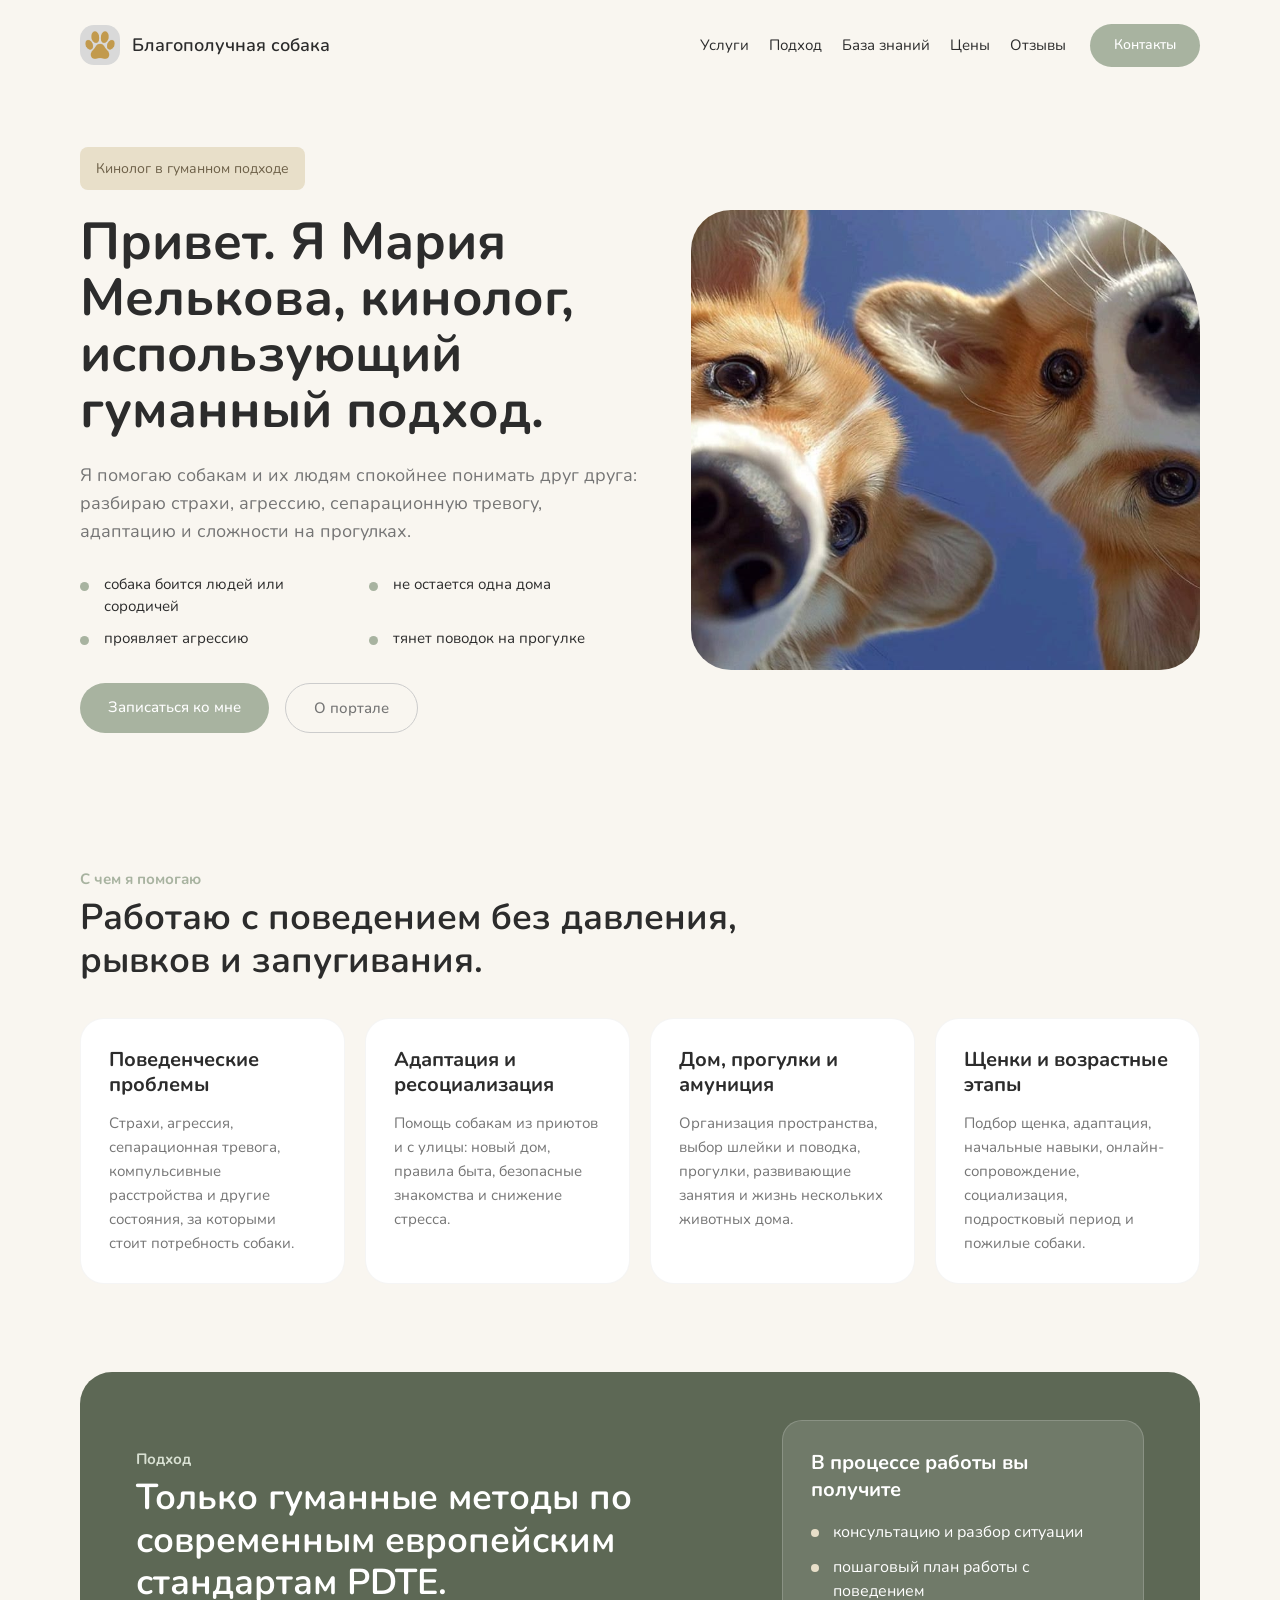
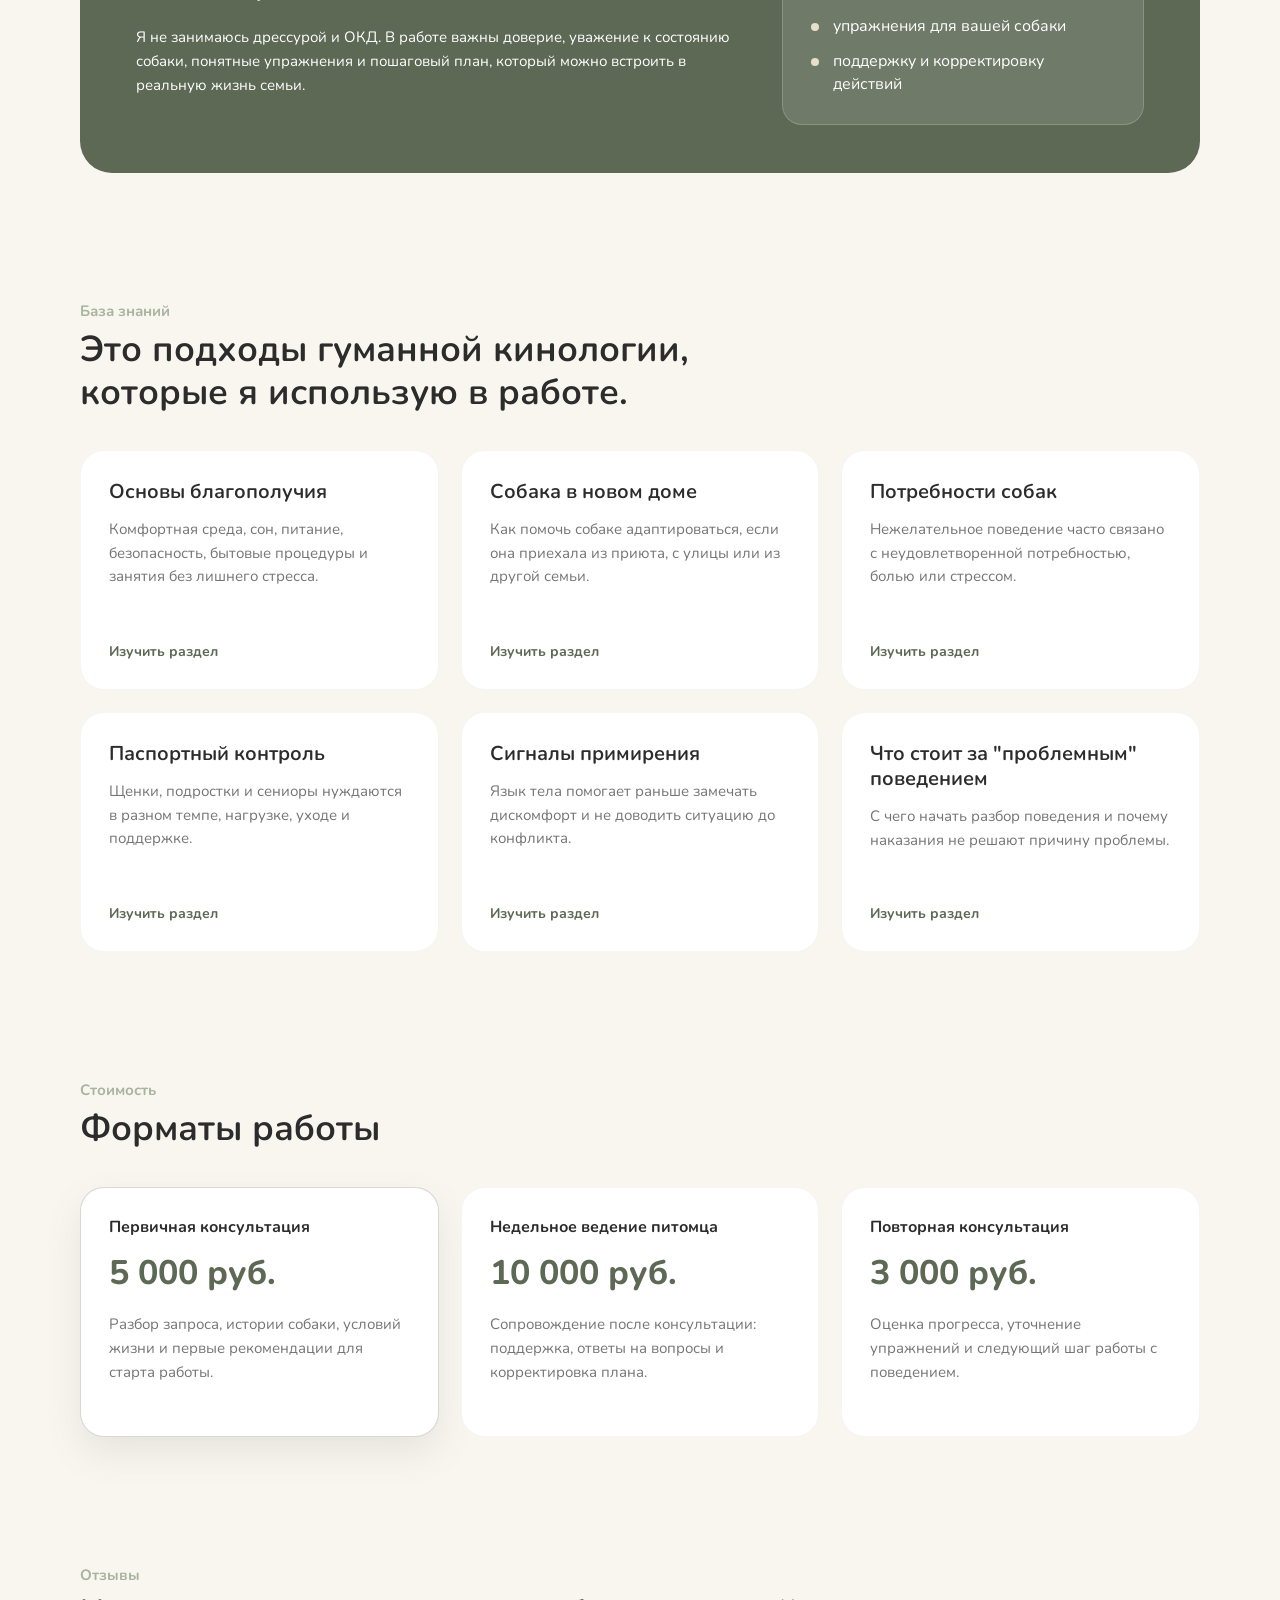
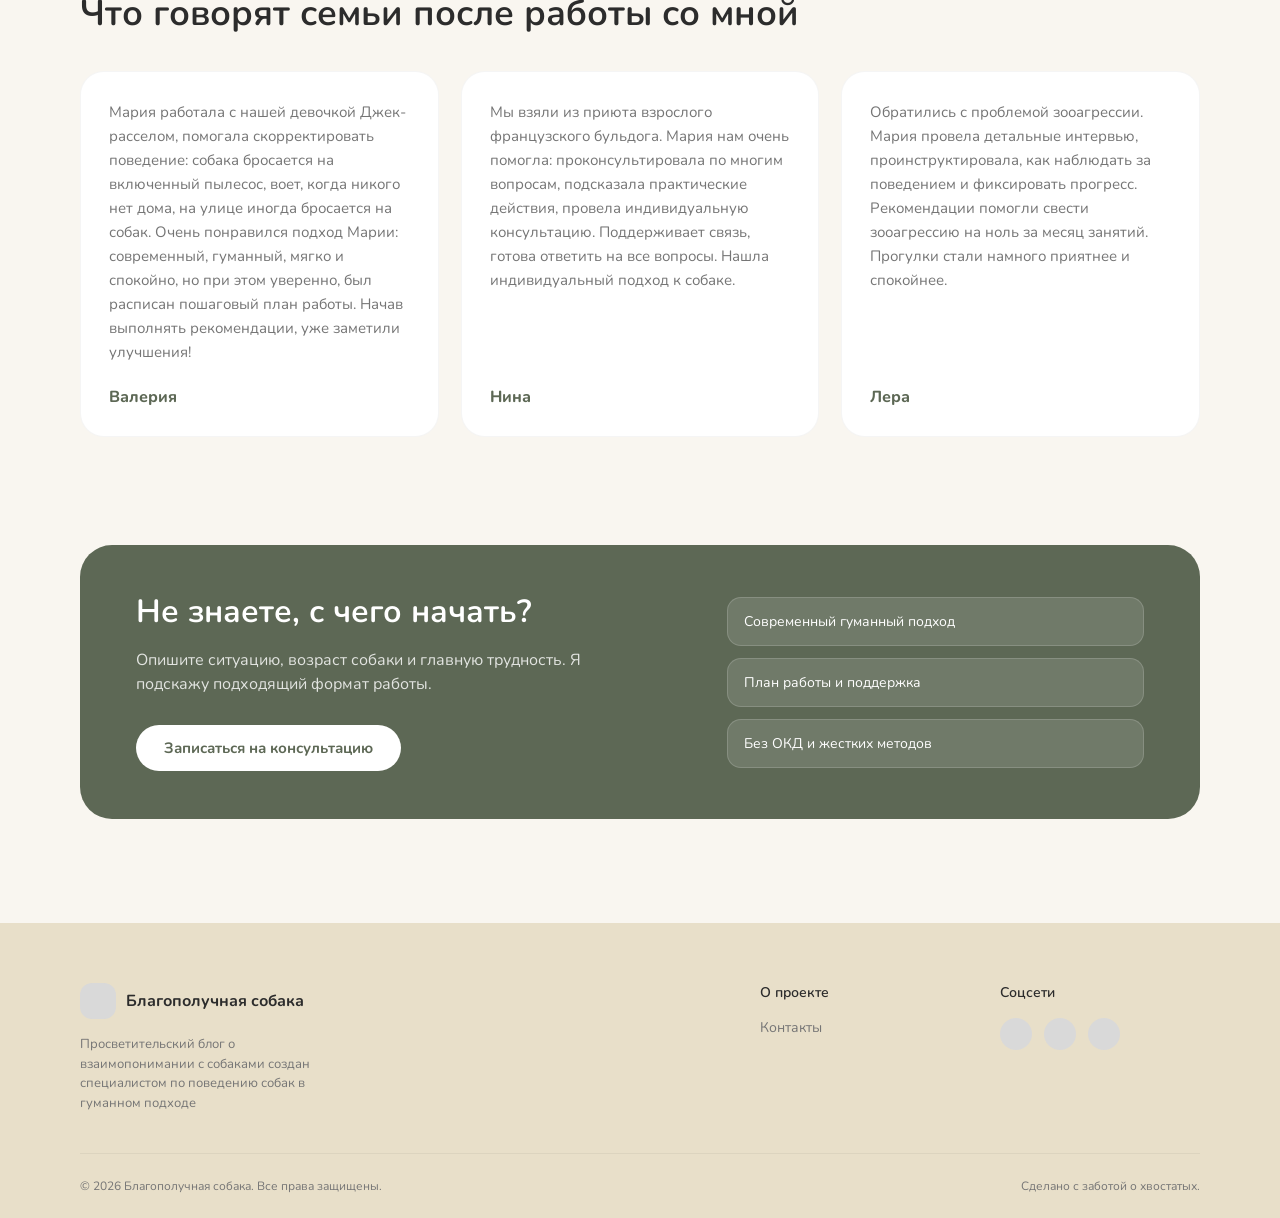
==== commit 2e6abbc0: "Update Maria copy and contact form" ====
--- a/index.html
+++ b/index.html
@@ -31,7 +31,7 @@
                     <a href="#prices">Цены</a>
                     <a href="#reviews">Отзывы</a>
                 </nav>
-                <a href="https://forms.gle/RQvBHuGSBAH4rzZR6" class="header-contacts-btn">Контакты</a>
+                <a href="mailto:order@sknms.ru" class="header-contacts-btn contact-trigger">Контакты</a>
             </div>
         </header>
 
@@ -40,10 +40,10 @@
             <section class="hero" id="top">
                 <div class="hero-content">
                     <div class="hero-badge">Кинолог в гуманном подходе</div>
-                    <h1 class="hero-title">Мария помогает собакам и людям понимать друг друга.</h1>
+                    <h1 class="hero-title">Привет. Я Мария Мелькова, кинолог, использующий гуманный подход.</h1>
                     <p class="hero-text">
-                        Просветительский портал о благополучии собак и консультации специалиста по поведению:
-                        страхи, агрессия, сепарационная тревога, адаптация и спокойная совместная жизнь.
+                        Я помогаю собакам и их людям спокойнее понимать друг друга: разбираю страхи,
+                        агрессию, сепарационную тревогу, адаптацию и сложности на прогулках.
                     </p>
                     <ul class="hero-list" aria-label="С какими запросами можно обратиться">
                         <li>собака боится людей или сородичей</li>
@@ -52,7 +52,7 @@
                         <li>тянет поводок на прогулке</li>
                     </ul>
                     <div class="hero-buttons">
-                        <a href="https://forms.gle/RQvBHuGSBAH4rzZR6" class="hero-btn-primary">Записаться к Марии</a>
+                        <a href="mailto:order@sknms.ru" class="hero-btn-primary contact-trigger">Записаться ко мне</a>
                         <button type="button" class="hero-btn-secondary about-project-btn">
                             О портале
                         </button>
@@ -68,8 +68,8 @@
             <section class="intro-section" id="services">
                 <div class="section-header">
                     <div>
-                        <div class="section-pretitle">Чем поможет Мария</div>
-                        <h2 class="section-title">Работа с поведением без давления, рывков и запугивания.</h2>
+                        <div class="section-pretitle">С чем я помогаю</div>
+                        <h2 class="section-title">Работаю с поведением без давления, рывков и запугивания.</h2>
                     </div>
                 </div>
                 <div class="services-grid">
@@ -98,7 +98,7 @@
                         <div class="section-pretitle">Подход</div>
                         <h2 class="section-title">Только гуманные методы по современным европейским стандартам PDTE.</h2>
                         <p class="approach-text">
-                            Мария не занимается дрессурой и ОКД. В работе важны доверие, уважение к состоянию собаки,
+                            Я не занимаюсь дрессурой и ОКД. В работе важны доверие, уважение к состоянию собаки,
                             понятные упражнения и пошаговый план, который можно встроить в реальную жизнь семьи.
                         </p>
                     </div>
@@ -119,7 +119,7 @@
                 <div class="section-header">
                     <div>
                         <div class="section-pretitle">База знаний</div>
-                        <h2 class="section-title">Подходы гуманной кинологии, на которых строится работа.</h2>
+                        <h2 class="section-title">Это подходы гуманной кинологии, которые я использую в работе.</h2>
                     </div>
                 </div>
 
@@ -204,7 +204,7 @@
                 <div class="section-header">
                     <div>
                         <div class="section-pretitle">Отзывы</div>
-                        <h2 class="section-title">Что говорят семьи после работы с Марией</h2>
+                        <h2 class="section-title">Что говорят семьи после работы со мной</h2>
                     </div>
                 </div>
                 <div class="reviews-grid">
@@ -228,12 +228,12 @@
                 <div class="cta-left">
                     <h3>Не знаете, с чего начать?</h3>
                     <p>
-                        Опишите ситуацию, возраст собаки и главную трудность. Мария подскажет подходящий формат работы.
+                        Опишите ситуацию, возраст собаки и главную трудность. Я подскажу подходящий формат работы.
                     </p>
-                    <a class="cta-btn" href="https://forms.gle/RQvBHuGSBAH4rzZR6">Записаться на консультацию</a>
+                    <a class="cta-btn contact-trigger" href="mailto:order@sknms.ru">Записаться на консультацию</a>
                 </div>
                 <div class="cta-note">
-                    <span>Современный гуманной подход</span>
+                    <span>Современный гуманный подход</span>
                     <span>План работы и поддержка</span>
                     <span>Без ОКД и жестких методов</span>
                 </div>
@@ -258,7 +258,7 @@
                     <div>
                         <div class="footer-column-title">О проекте</div>
                         <div class="footer-links">
-                            <a href="#contacts">Контакты</a>
+                            <a href="mailto:order@sknms.ru" class="contact-trigger">Контакты</a>
                         </div>
                     </div>
                     <div>
@@ -292,15 +292,15 @@
             <h3 class="about-modal__title">О проекте</h3>
             <div class="about-modal__content">
                 <p>
-                    "Благополучная собака" объединяет просветительские материалы и практику
-                    кинолога Марии, специалиста по поведению собак в современном гуманном подходе.
+                    "Благополучная собака" объединяет мои просветительские материалы и практику
+                    кинолога в современном гуманном подходе.
                 </p>
                 <p>
                     Здесь можно изучить основы благополучия, язык тела, возрастные особенности
-                    и причины нежелательного поведения, а затем обратиться за индивидуальной помощью.
+                    и причины нежелательного поведения, а затем обратиться ко мне за индивидуальной помощью.
                 </p>
                 <p>
-                    В работе используются методы, основанные на доверии, уважении к собаке
+                    В работе я использую методы, основанные на доверии, уважении к собаке
                     и постепенном изменении среды и поведения.
                 </p>
             </div>
--- a/css/common.css
+++ b/css/common.css
@@ -183,13 +183,15 @@
    ОБЩАЯ ПЛАШКА ЗАПИСИ К КИНОЛОГУ
    ============================================================ */
 .specialist-cta {
+    width: 100%;
+    max-width: 1200px;
     margin: 64px auto 0;
     padding: 0 40px;
+    box-sizing: border-box;
 }
 
 .specialist-cta__inner {
     width: 100%;
-    max-width: 1120px;
     margin: 0 auto;
     display: flex;
     justify-content: space-between;
@@ -350,6 +352,99 @@
 }
 
 /* ============================================================
+   ФОРМА ЗАПИСИ К КИНОЛОГУ
+   ============================================================ */
+.contacts-modal {
+    position: fixed;
+    inset: 0;
+    display: none;
+    align-items: center;
+    justify-content: center;
+    padding: 20px;
+    z-index: 2100;
+}
+
+.contacts-modal.is-open {
+    display: flex;
+}
+
+.contacts-modal__backdrop {
+    position: absolute;
+    inset: 0;
+    background: rgba(0, 0, 0, 0.42);
+}
+
+.contacts-modal__dialog {
+    position: relative;
+    z-index: 1;
+    width: 100%;
+    max-width: 500px;
+    background: #FFFFFF;
+    border-radius: 18px;
+    padding: 24px;
+    box-shadow: 0 18px 46px rgba(0, 0, 0, 0.16);
+}
+
+.contacts-modal__title {
+    margin: 0 32px 18px 0;
+    font-size: 22px;
+    line-height: 1.2;
+}
+
+.contacts-modal__close {
+    position: absolute;
+    top: 10px;
+    right: 10px;
+    border: 0;
+    background: transparent;
+    font-size: 26px;
+    line-height: 1;
+    cursor: pointer;
+}
+
+.contacts-form {
+    display: flex;
+    flex-direction: column;
+    gap: 14px;
+}
+
+.contacts-form__field {
+    display: flex;
+    flex-direction: column;
+    gap: 7px;
+    font-size: 14px;
+    font-weight: 600;
+}
+
+.contacts-form input,
+.contacts-form textarea {
+    width: 100%;
+    border: 1px solid var(--border-soft);
+    border-radius: 12px;
+    padding: 11px 12px;
+    font: inherit;
+    font-size: 15px;
+    background: #FFFFFF;
+}
+
+.contacts-form textarea {
+    min-height: 120px;
+    resize: vertical;
+}
+
+.contacts-form button {
+    margin-top: 6px;
+    border: 0;
+    border-radius: var(--radius-button);
+    padding: 13px 24px;
+    background: var(--bg-light-olive);
+    color: #FFFFFF;
+    font: inherit;
+    font-weight: 700;
+    cursor: pointer;
+}
+
+/* ============================================================
    ОБЩИЕ АДАПТИВНЫЕ ОТСТУПЫ КОНТЕЙНЕРА
    ============================================================ */
 @media (max-width: 960px) {
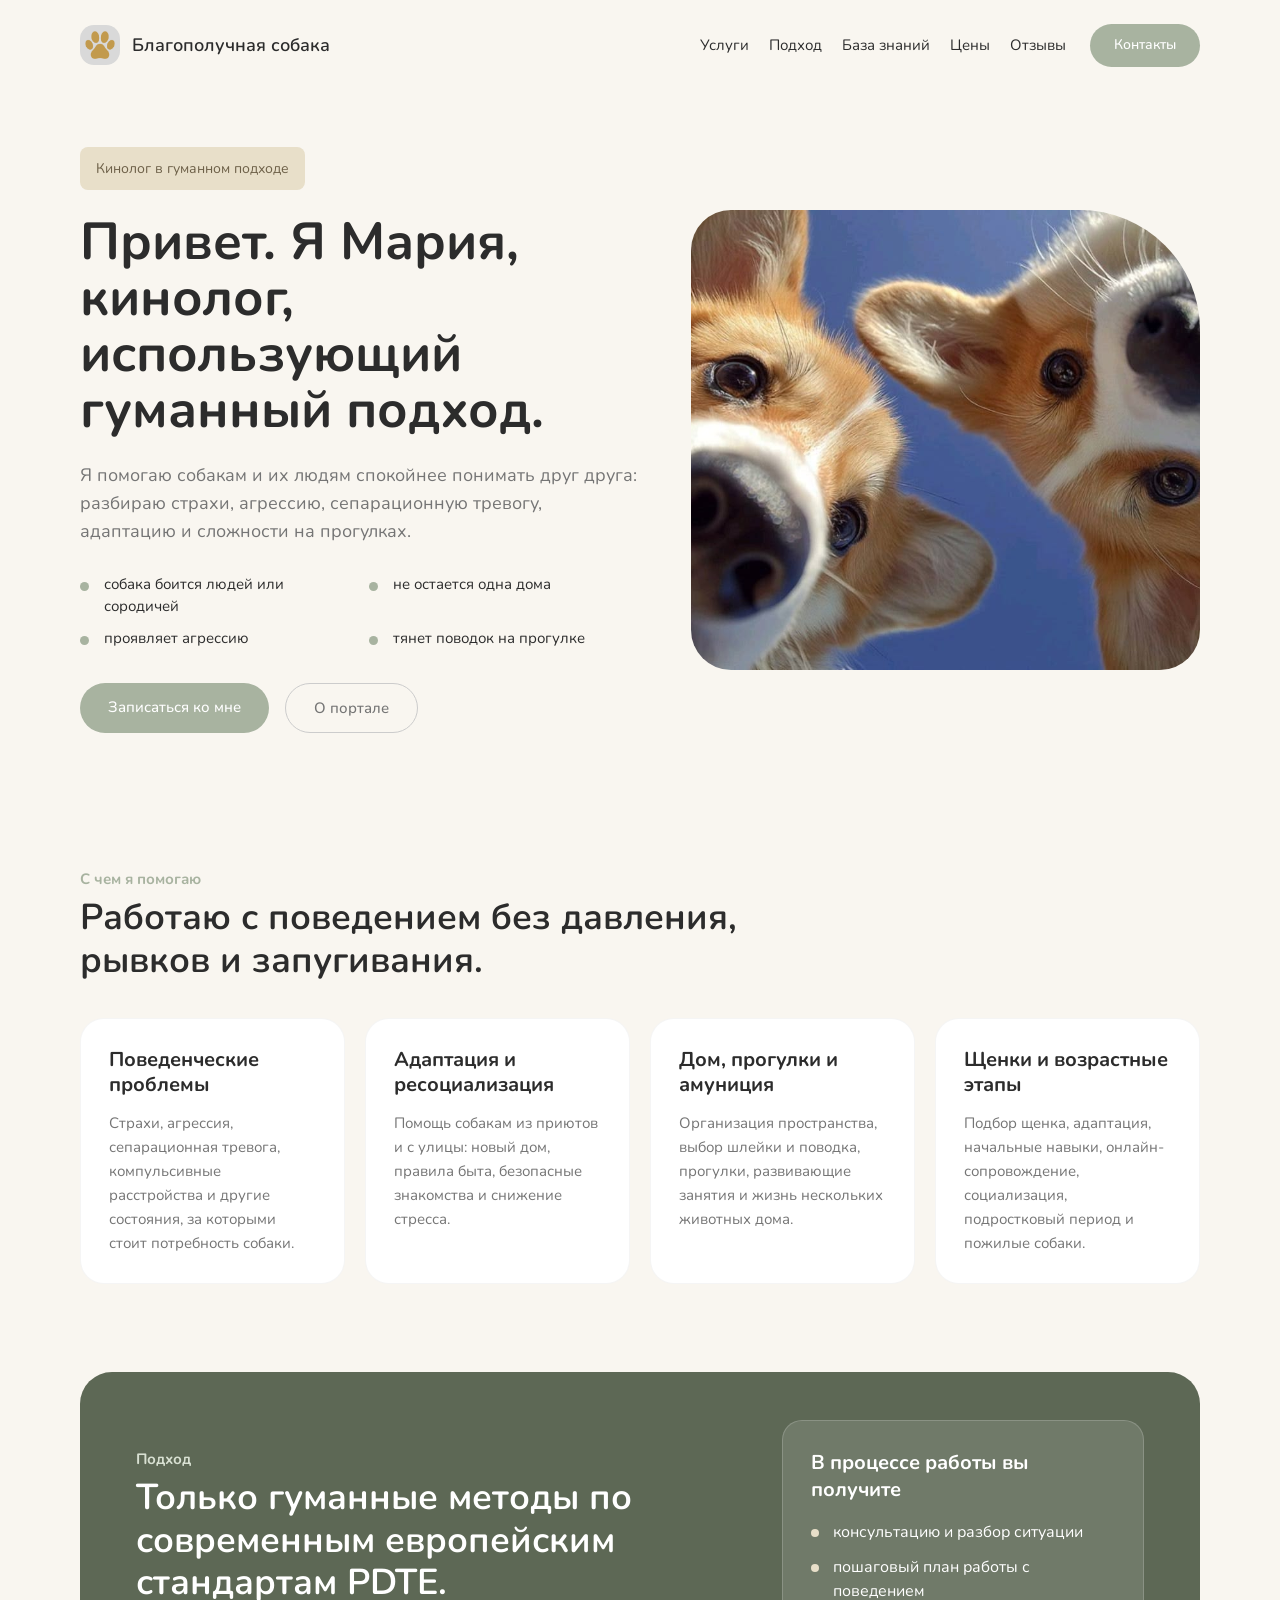
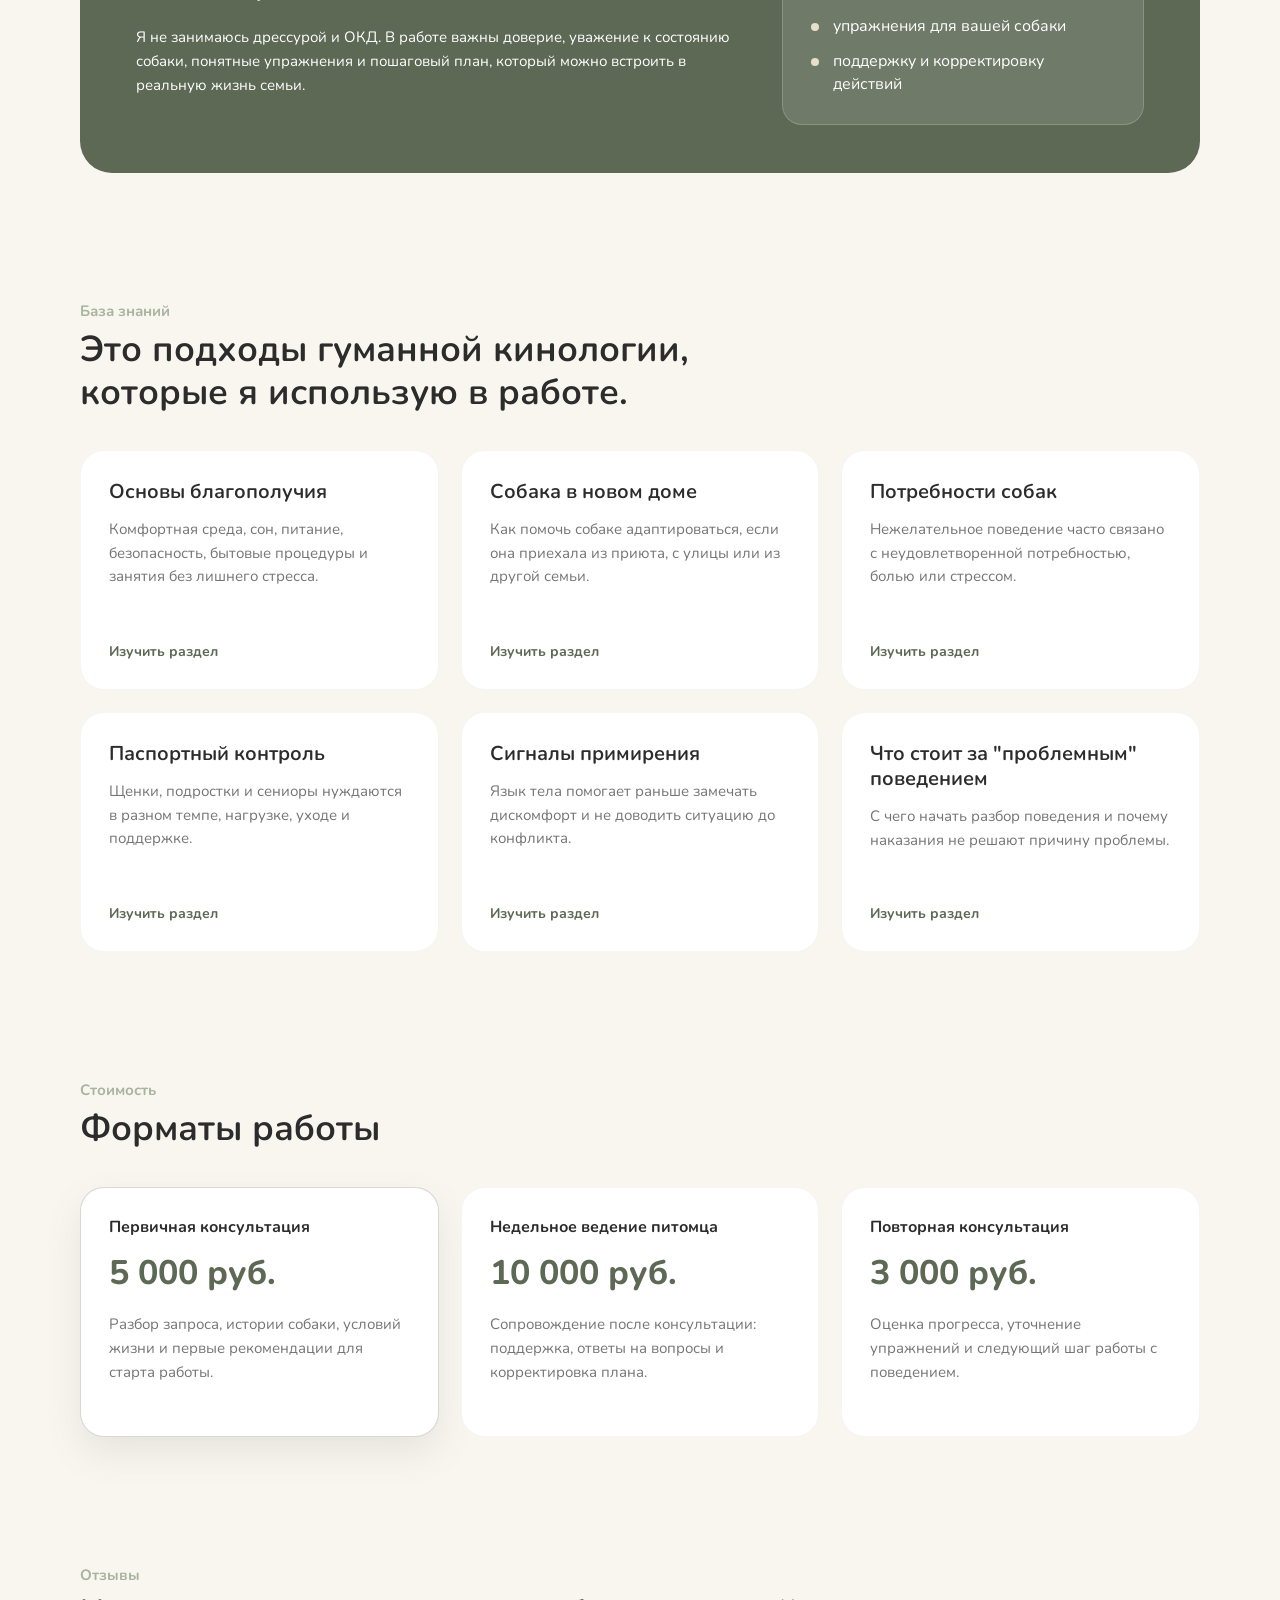
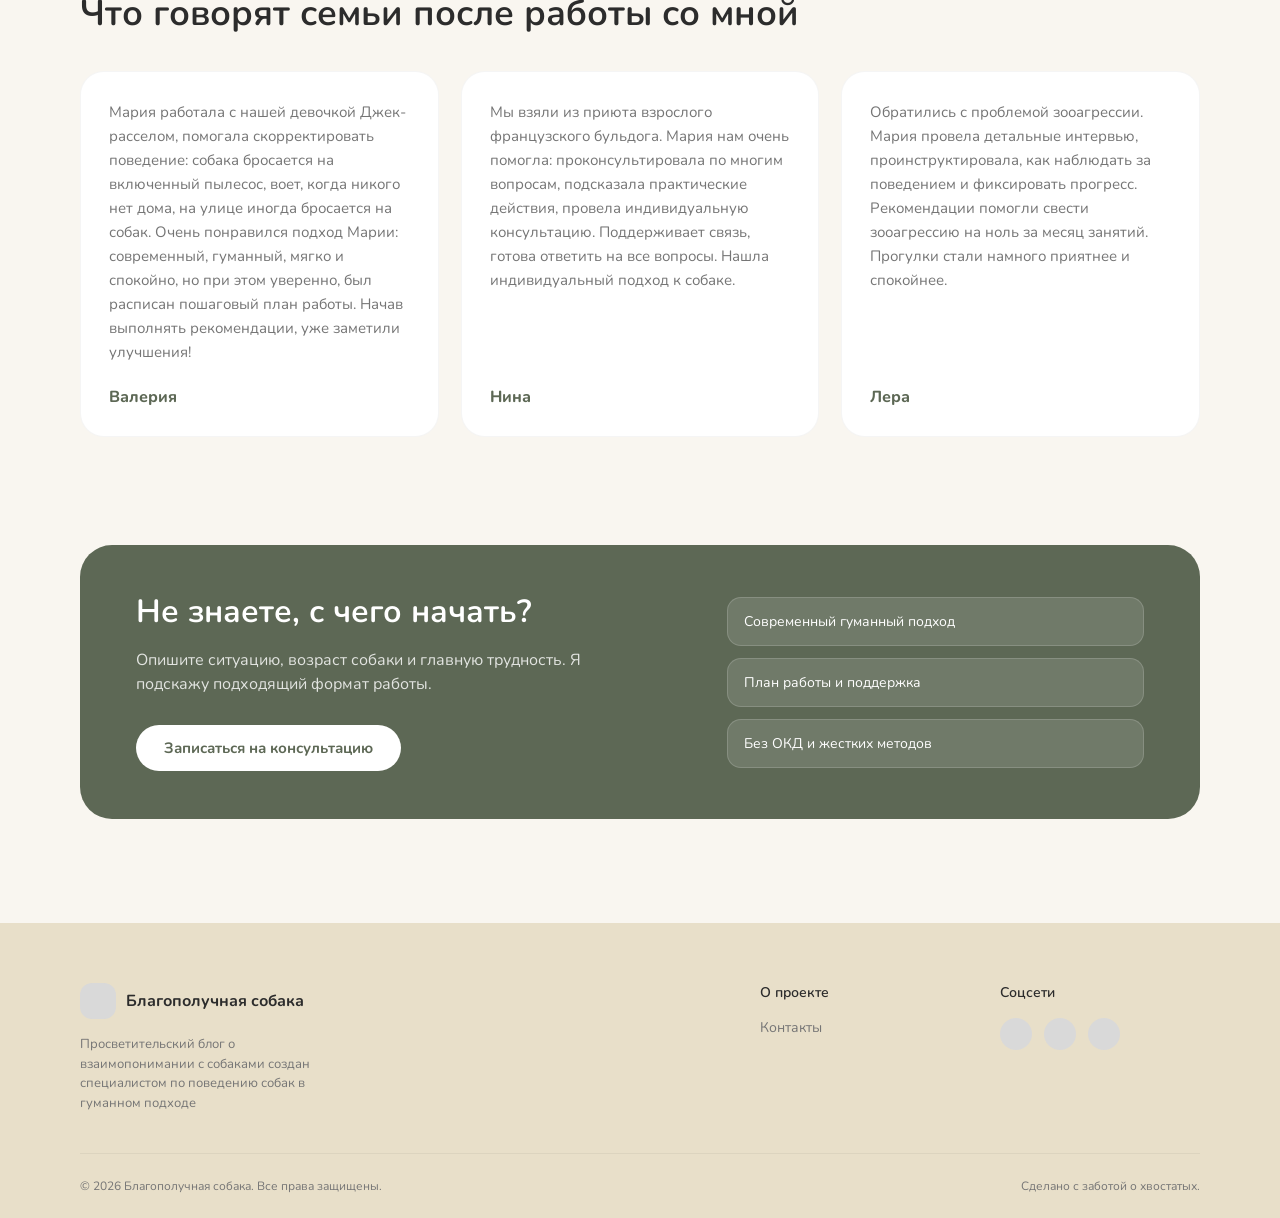
==== commit 8d44f65d: "Shorten Maria hero name" ====
--- a/index.html
+++ b/index.html
@@ -40,7 +40,7 @@
             <section class="hero" id="top">
                 <div class="hero-content">
                     <div class="hero-badge">Кинолог в гуманном подходе</div>
-                    <h1 class="hero-title">Привет. Я Мария Мелькова, кинолог, использующий гуманный подход.</h1>
+                    <h1 class="hero-title">Привет. Я Мария, кинолог, использующий гуманный подход.</h1>
                     <p class="hero-text">
                         Я помогаю собакам и их людям спокойнее понимать друг друга: разбираю страхи,
                         агрессию, сепарационную тревогу, адаптацию и сложности на прогулках.
--- a/css/common.css
+++ b/css/common.css
@@ -444,6 +444,23 @@
     cursor: pointer;
 }
 
+.contacts-form button:disabled {
+    cursor: wait;
+    opacity: 0.75;
+}
+
+.contacts-form__status {
+    min-height: 20px;
+    margin: 0;
+    font-size: 14px;
+    line-height: 1.4;
+    color: var(--bg-dark-green);
+}
+
+.contacts-form__status.is-error {
+    color: #A14B4B;
+}
+
 /* ============================================================
    ОБЩИЕ АДАПТИВНЫЕ ОТСТУПЫ КОНТЕЙНЕРА
    ============================================================ */
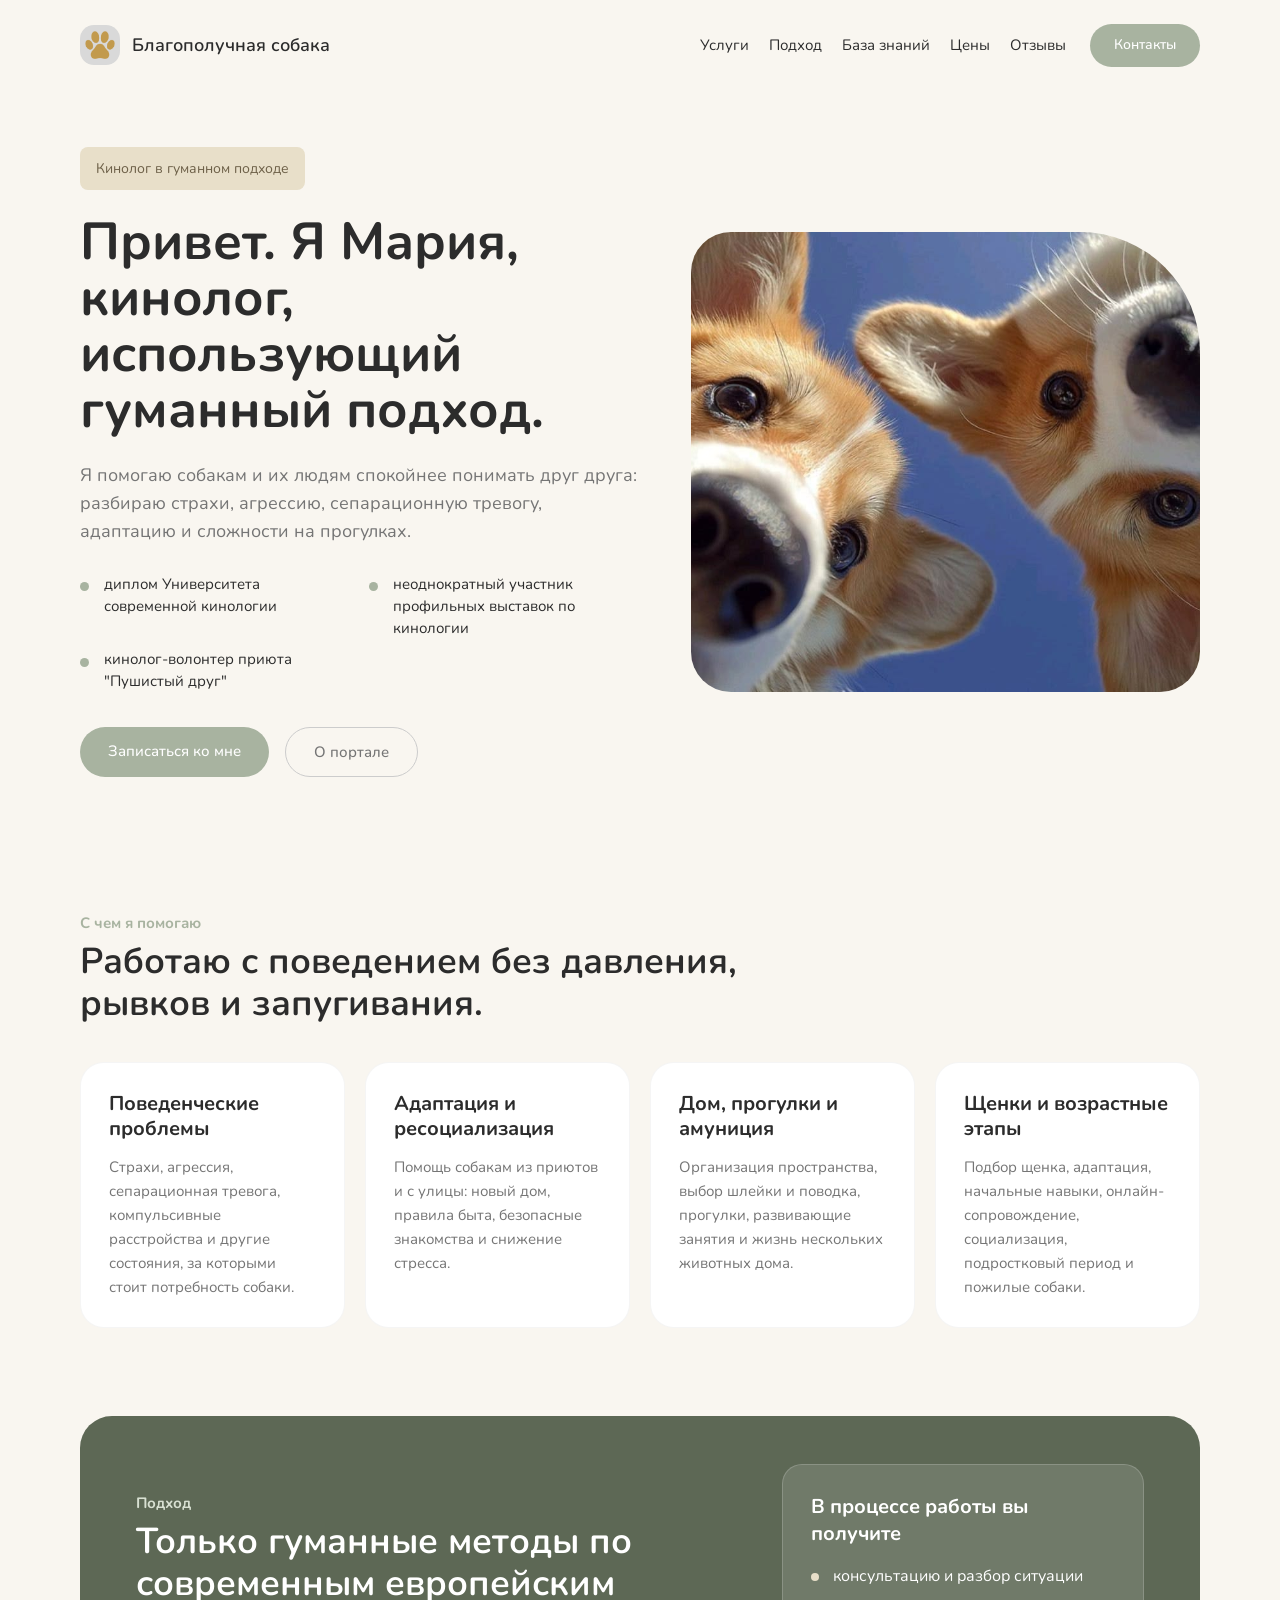
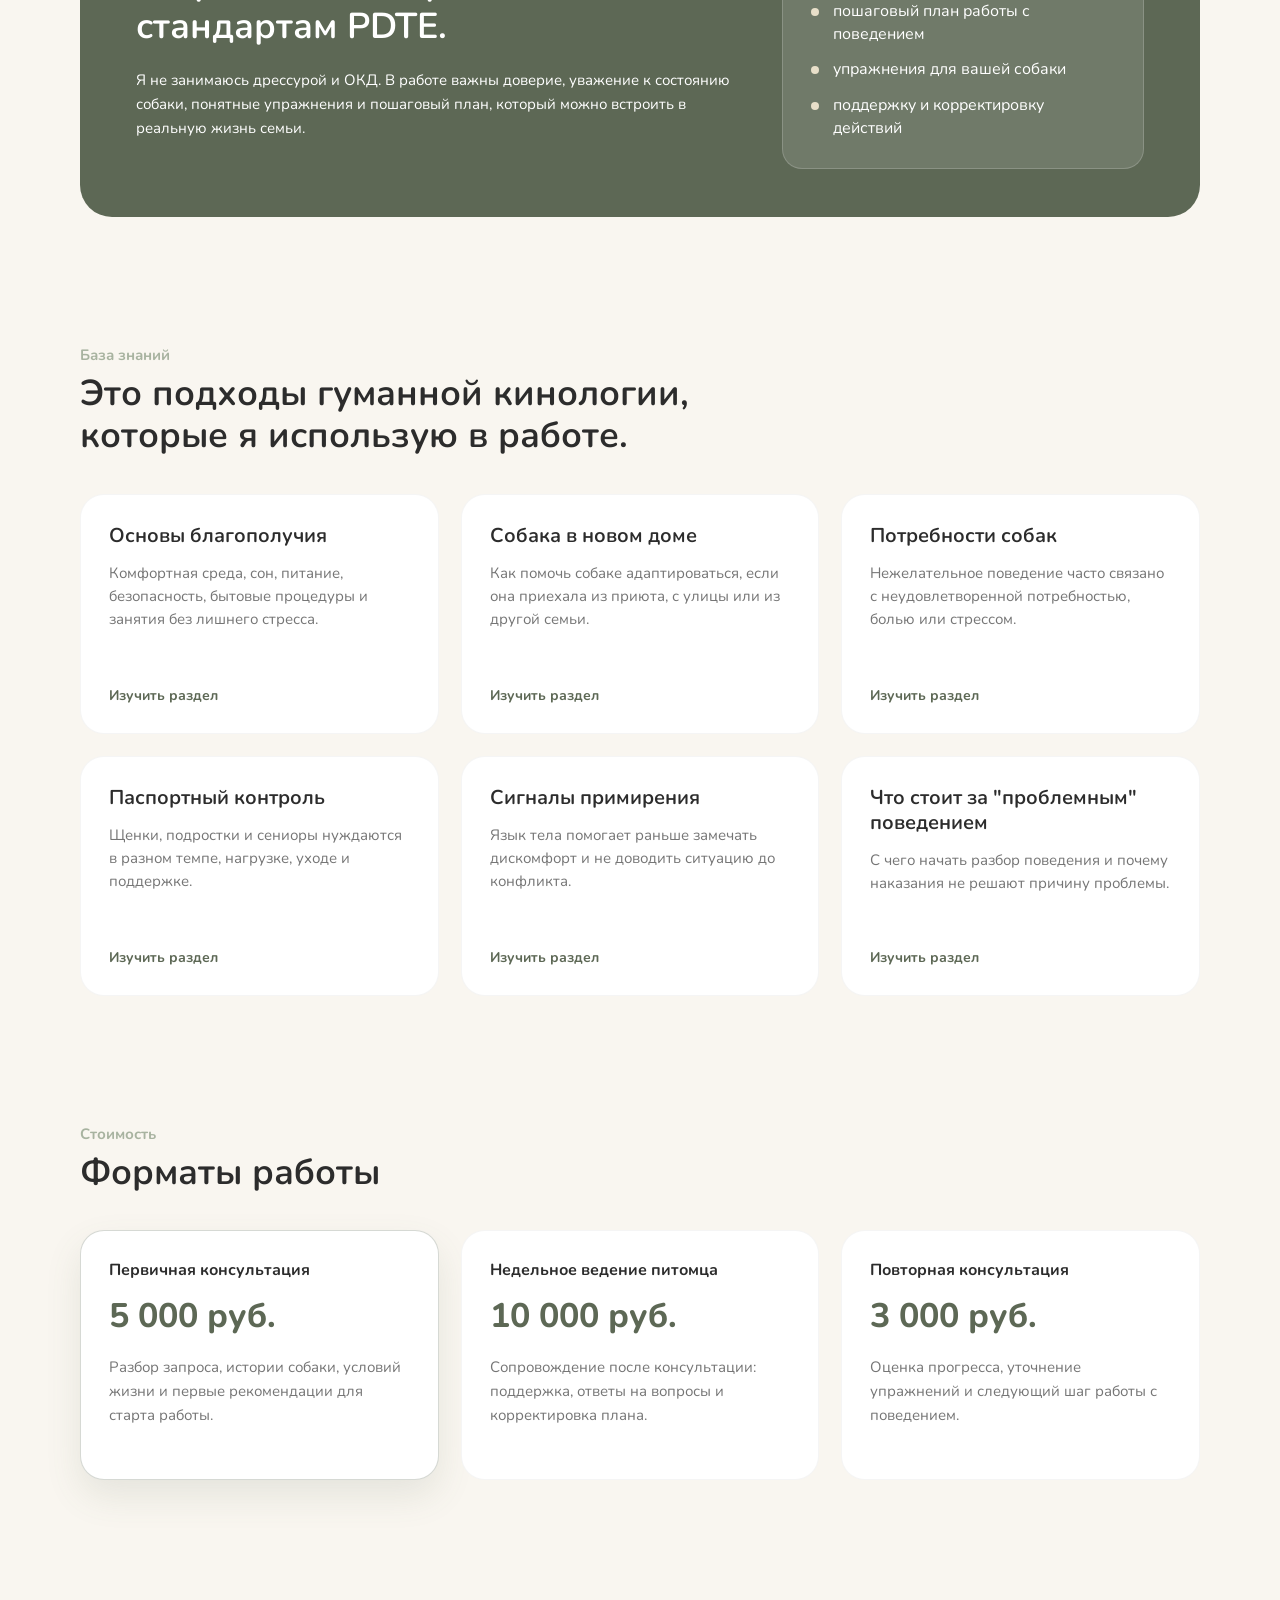
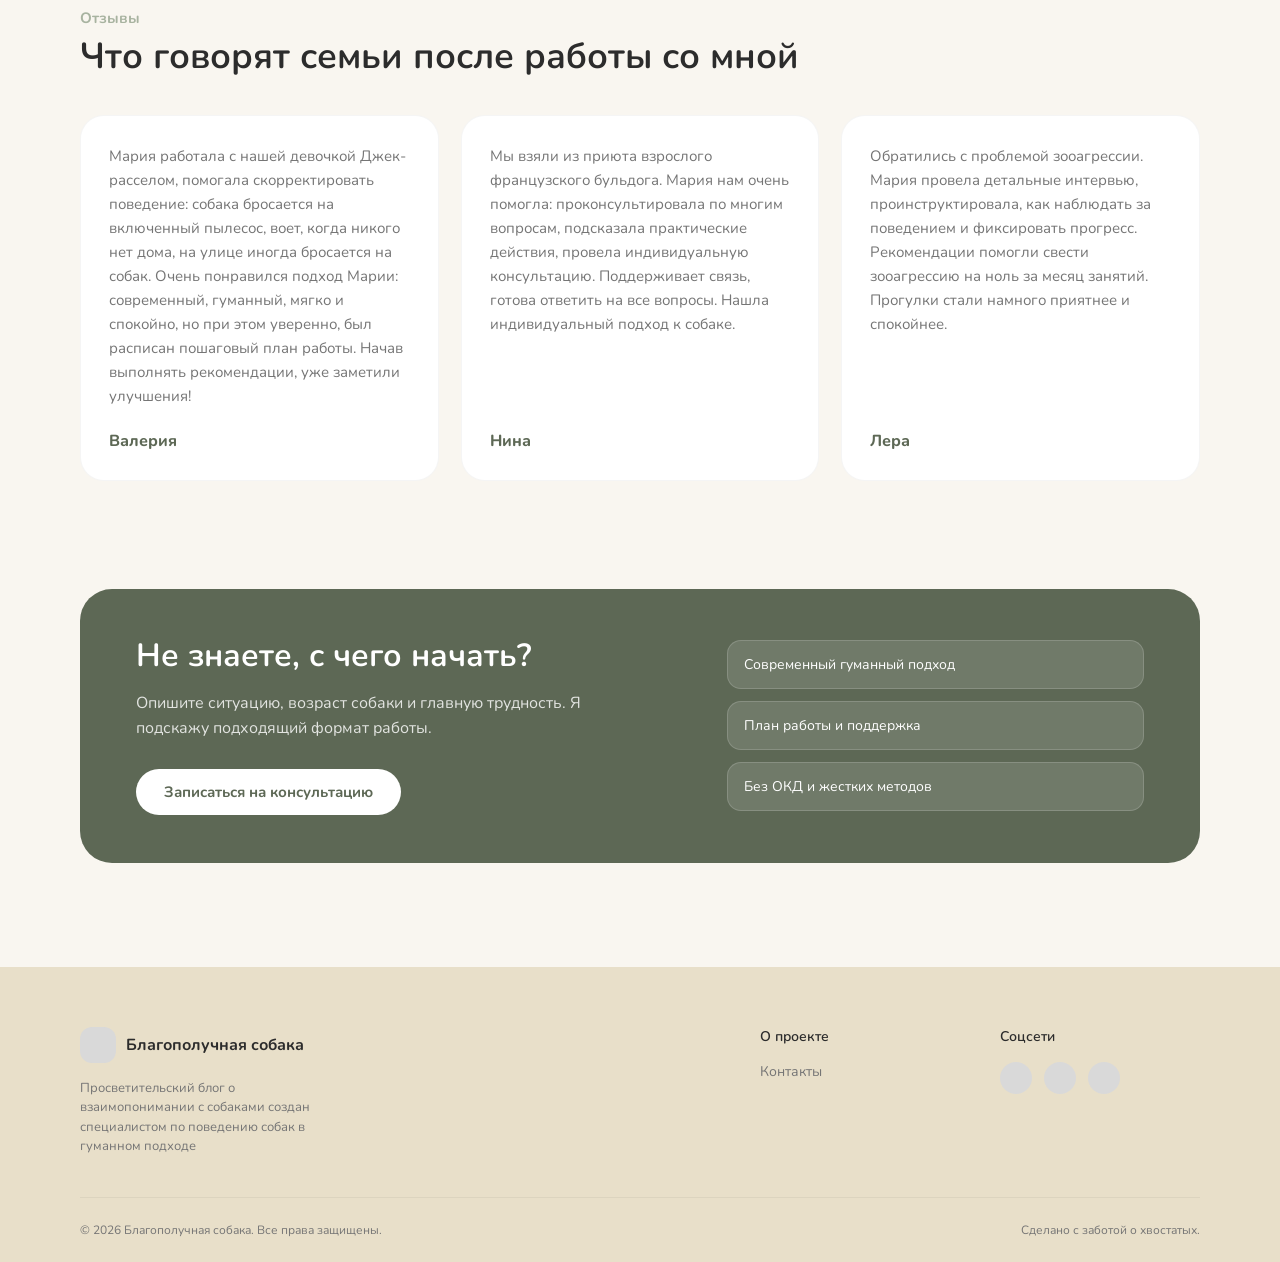
==== commit 4b42ceb9: "Add Yandex Metrika and Maria achievements" ====
--- a/index.html
+++ b/index.html
@@ -7,8 +7,21 @@
     <link href="https://fonts.googleapis.com/css2?family=Nunito:wght@400;500;600;700&display=swap" rel="stylesheet">
 <link rel="stylesheet" href="./css/common.css">
     <link rel="stylesheet" href="./css/style_index.css">
+    <!-- Yandex.Metrika counter -->
+    <script type="text/javascript">
+        (function(m,e,t,r,i,k,a){
+            m[i]=m[i]||function(){(m[i].a=m[i].a||[]).push(arguments)};
+            m[i].l=1*new Date();
+            for (var j = 0; j < document.scripts.length; j++) {if (document.scripts[j].src === r) { return; }}
+            k=e.createElement(t),a=e.getElementsByTagName(t)[0],k.async=1,k.src=r,a.parentNode.insertBefore(k,a)
+        })(window, document,'script','https://mc.yandex.ru/metrika/tag.js?id=113562674', 'ym');
+
+        ym(113562674, 'init', {ssr:true, webvisor:true, clickmap:true, ecommerce:"dataLayer", referrer: document.referrer, url: location.href, accurateTrackBounce:true, trackLinks:true});
+    </script>
+    <!-- /Yandex.Metrika counter -->
 </head>
 <body>
+    <noscript><div><img src="https://mc.yandex.ru/watch/113562674" style="position:absolute; left:-9999px;" alt="" /></div></noscript>
     <div class="page">
 <!-- ОБЩИЙ HEADER (одинаков на всех страницах) -->
         <header class="container header">
@@ -45,11 +58,10 @@
                         Я помогаю собакам и их людям спокойнее понимать друг друга: разбираю страхи,
                         агрессию, сепарационную тревогу, адаптацию и сложности на прогулках.
                     </p>
-                    <ul class="hero-list" aria-label="С какими запросами можно обратиться">
-                        <li>собака боится людей или сородичей</li>
-                        <li>не остается одна дома</li>
-                        <li>проявляет агрессию</li>
-                        <li>тянет поводок на прогулке</li>
+                    <ul class="hero-list" aria-label="Достижения Марии">
+                        <li>диплом Университета современной кинологии</li>
+                        <li>неоднократный участник профильных выставок по кинологии</li>
+                        <li>кинолог-волонтер приюта "Пушистый друг"</li>
                     </ul>
                     <div class="hero-buttons">
                         <a href="mailto:order@sknms.ru" class="hero-btn-primary contact-trigger">Записаться ко мне</a>
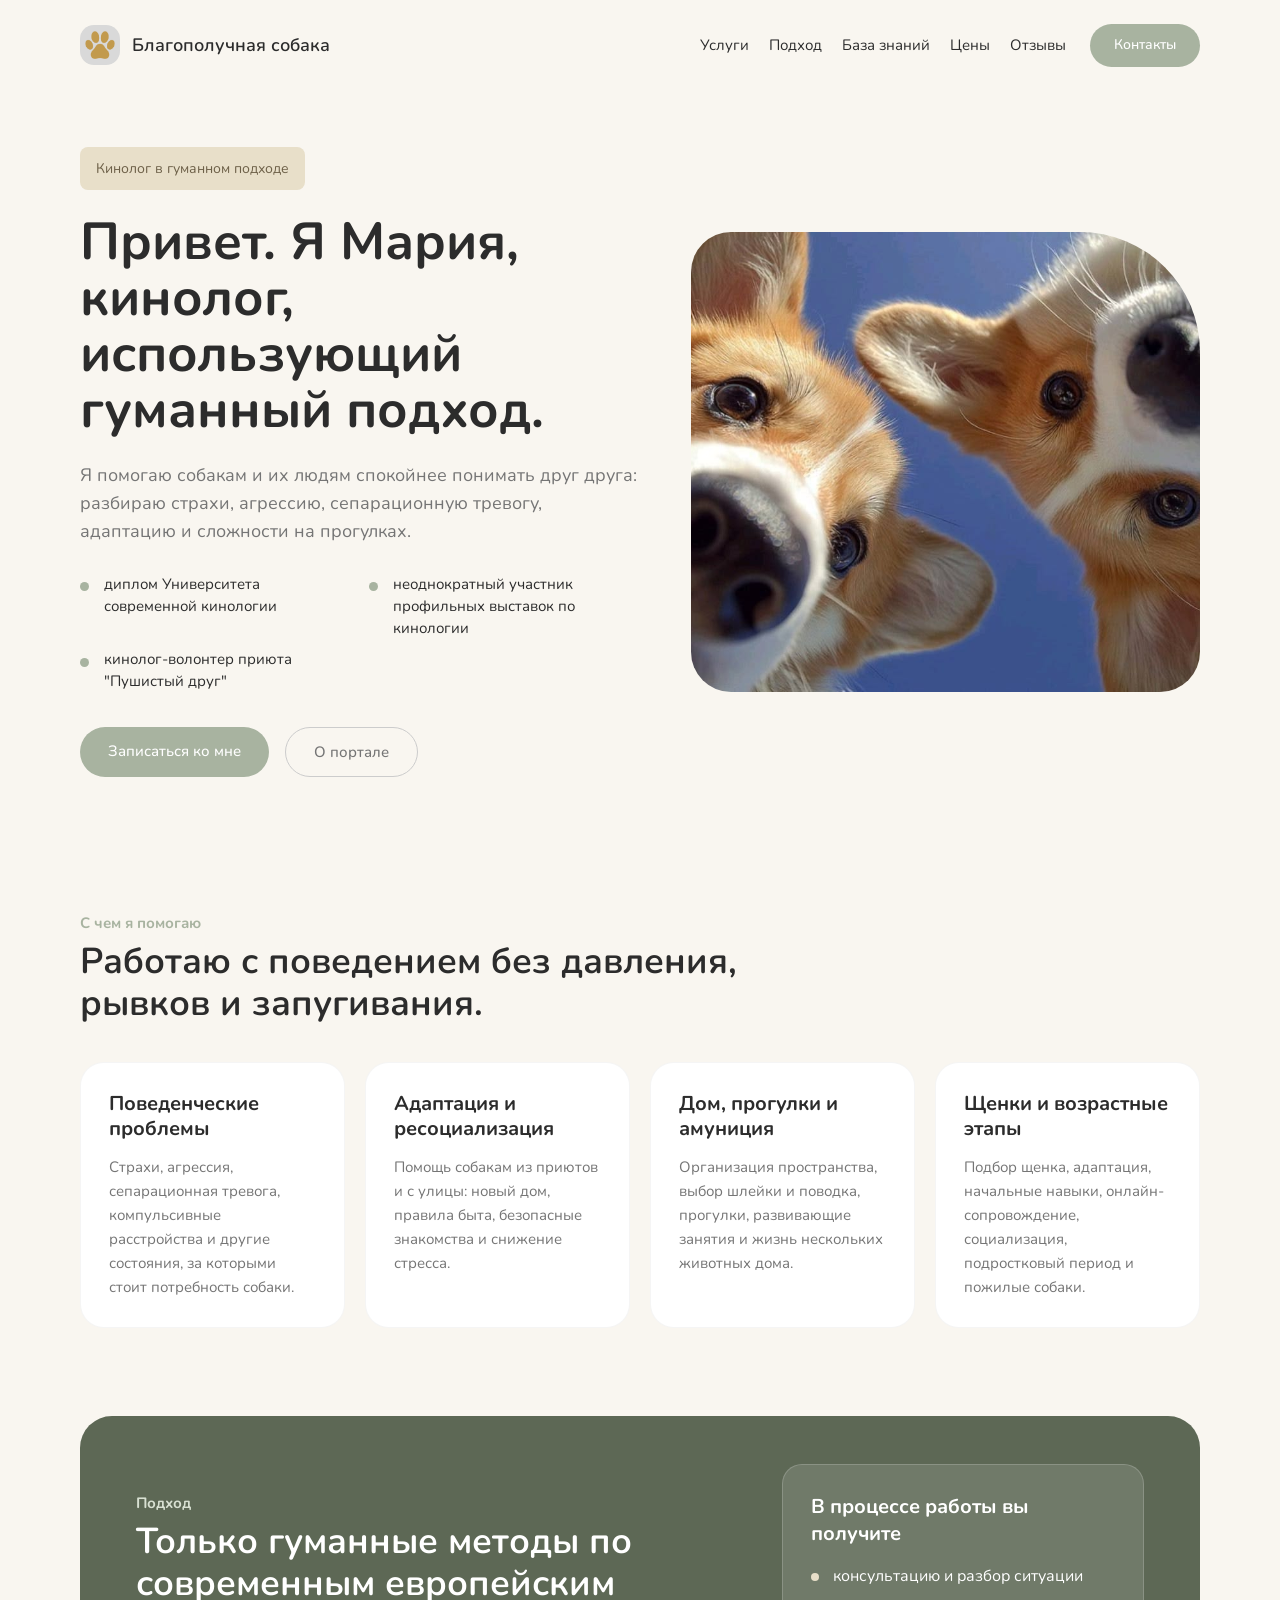
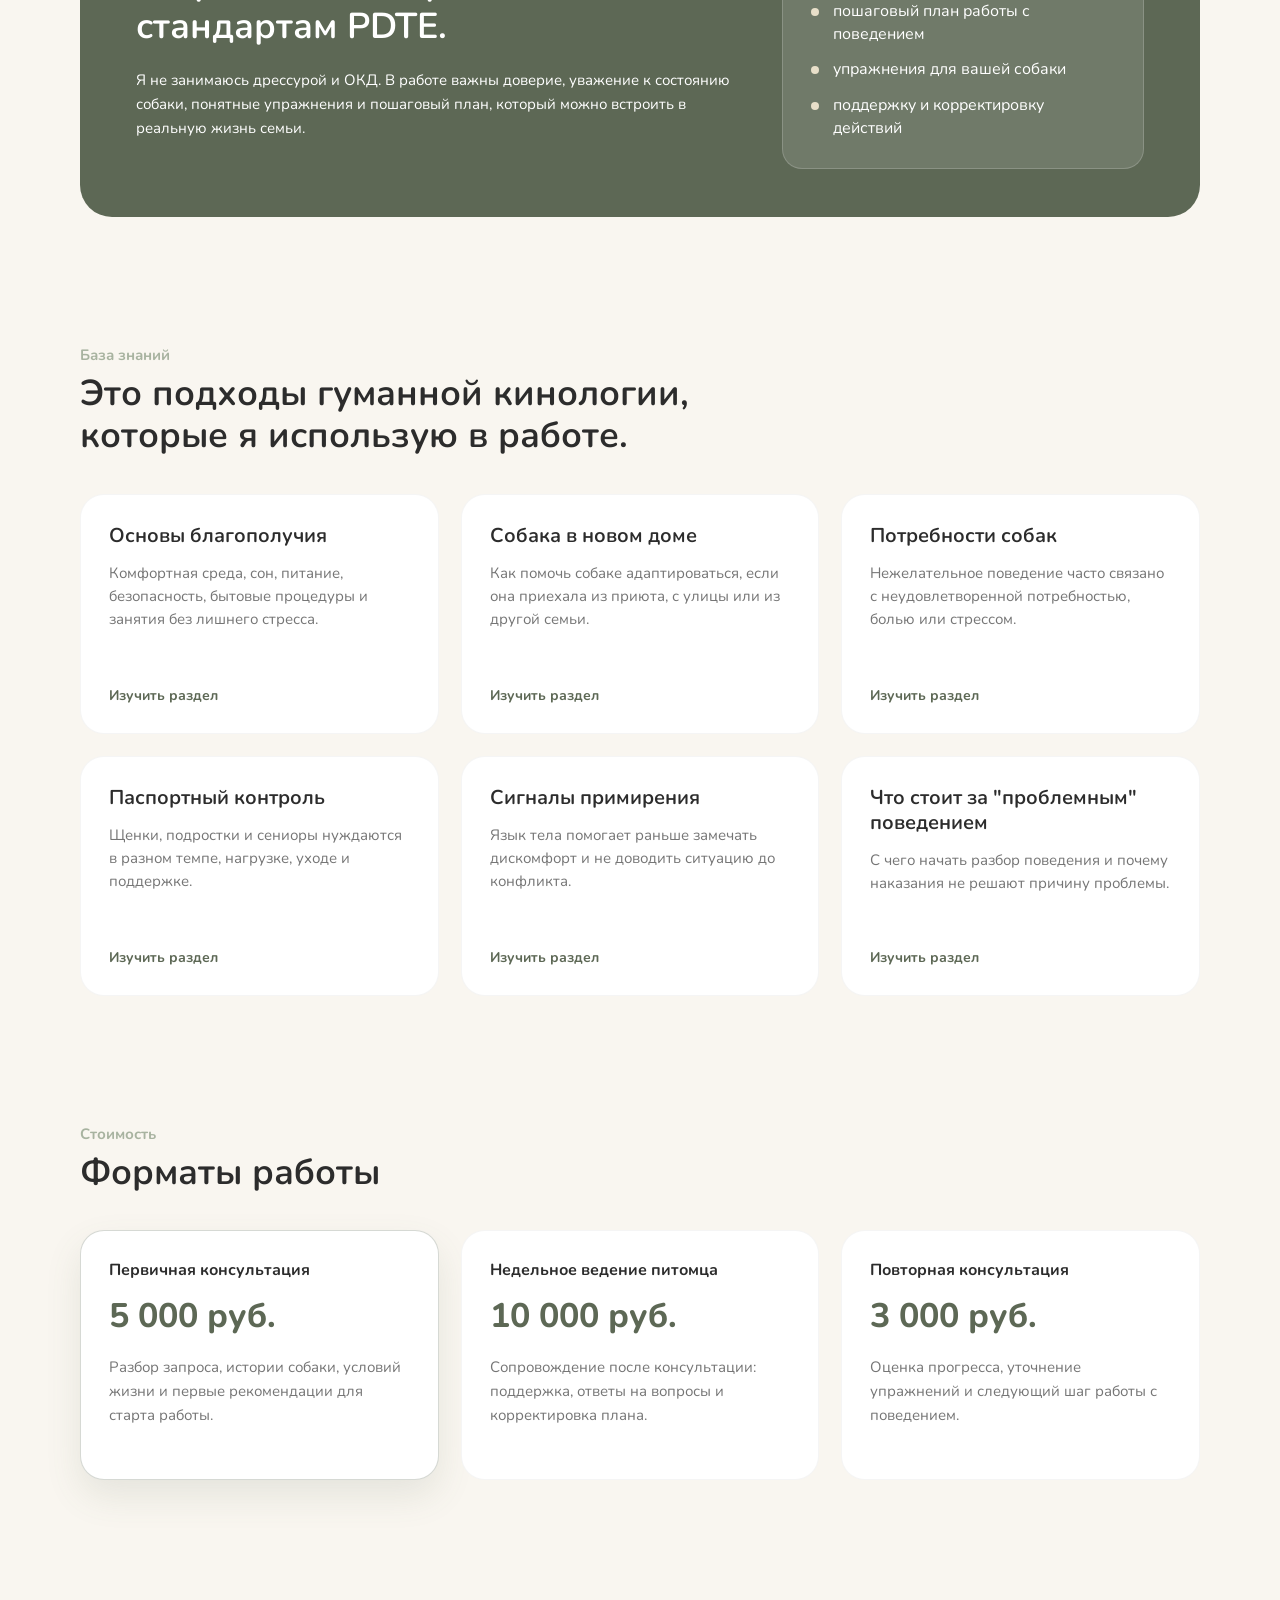
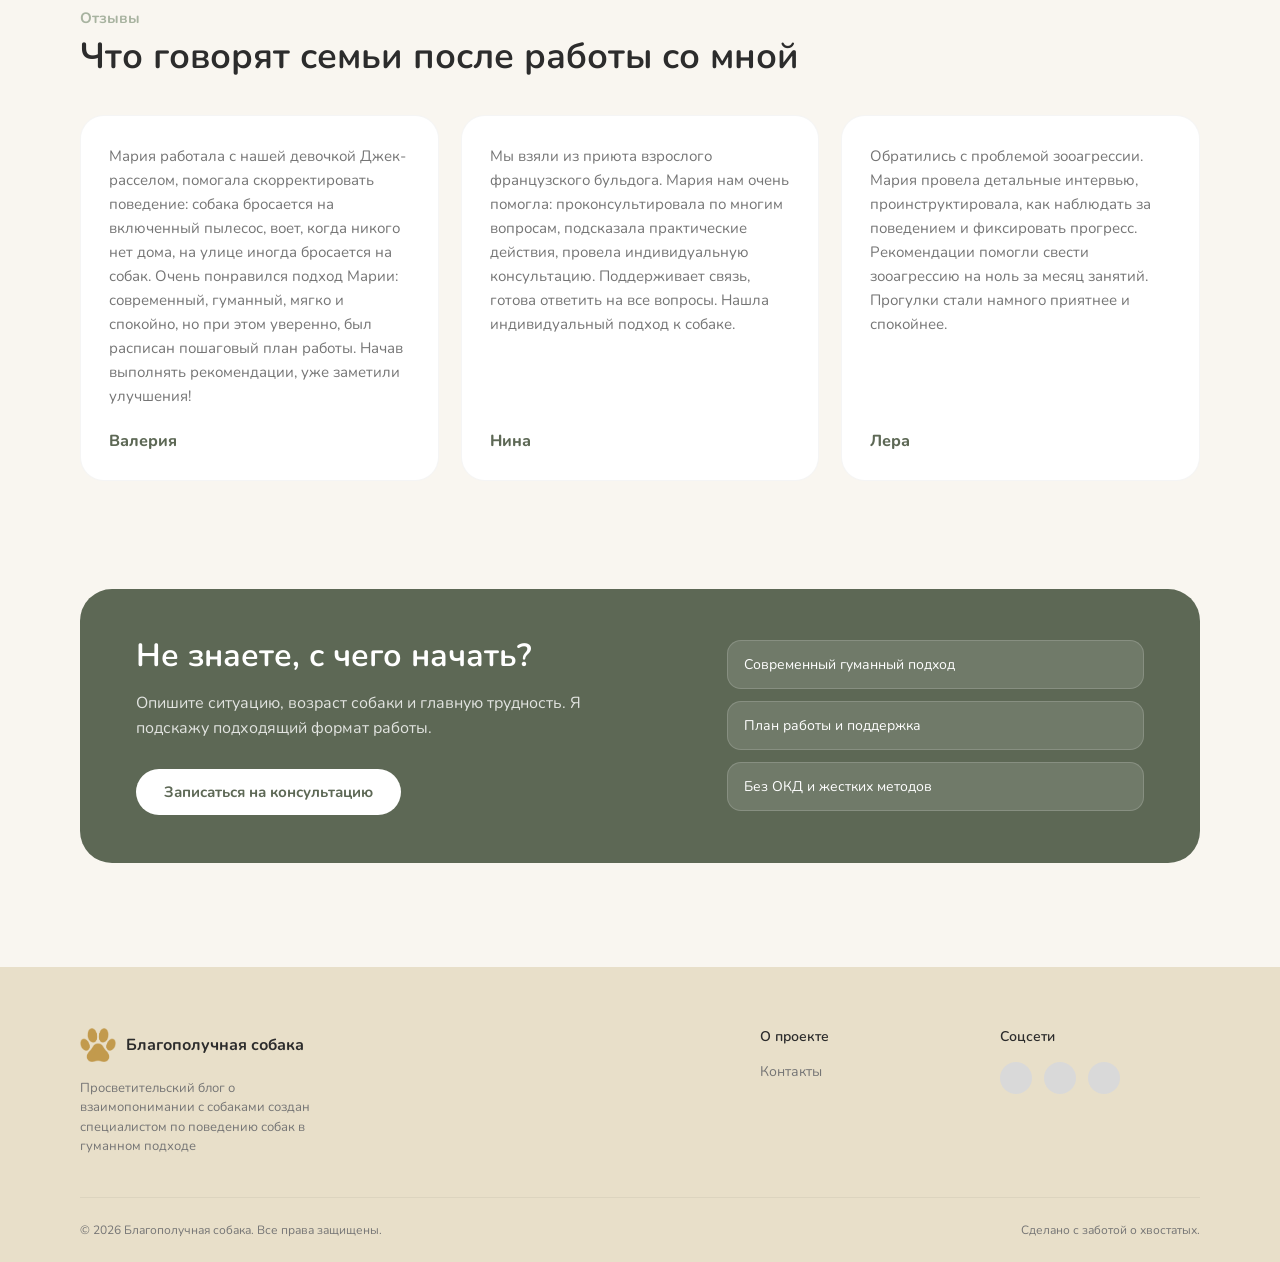
==== commit 83145704: "Use portal logo in footers" ====
--- a/index.html
+++ b/index.html
@@ -4,6 +4,7 @@
     <meta charset="UTF-8">
     <title>Благополучная собака</title>
     <meta name="viewport" content="width=device-width, initial-scale=1.0">
+    <link rel="icon" type="image/png" href="./logo.png">
     <link href="https://fonts.googleapis.com/css2?family=Nunito:wght@400;500;600;700&display=swap" rel="stylesheet">
 <link rel="stylesheet" href="./css/common.css">
     <link rel="stylesheet" href="./css/style_index.css">
@@ -258,7 +259,7 @@
                 <div class="footer-top">
                     <div class="footer-logo-block">
                         <div class="footer-logo">
-                            <div class="footer-logo-icon"></div>
+                            <img class="footer-logo-icon" src="./logo.png" alt="">
                             <div class="footer-logo-text">Благополучная собака</div>
                         </div>
                         <p class="footer-description">
--- a/css/common.css
+++ b/css/common.css
@@ -56,6 +56,12 @@
     background: #D9D9D9;
 }
 
+.footer-logo .footer-logo-icon {
+    object-fit: contain;
+    background: transparent;
+    display: block;
+}
+
 /* ============================================================
    ОБЩИЙ HEADER (одинаков на всех страницах)
    ============================================================ */
